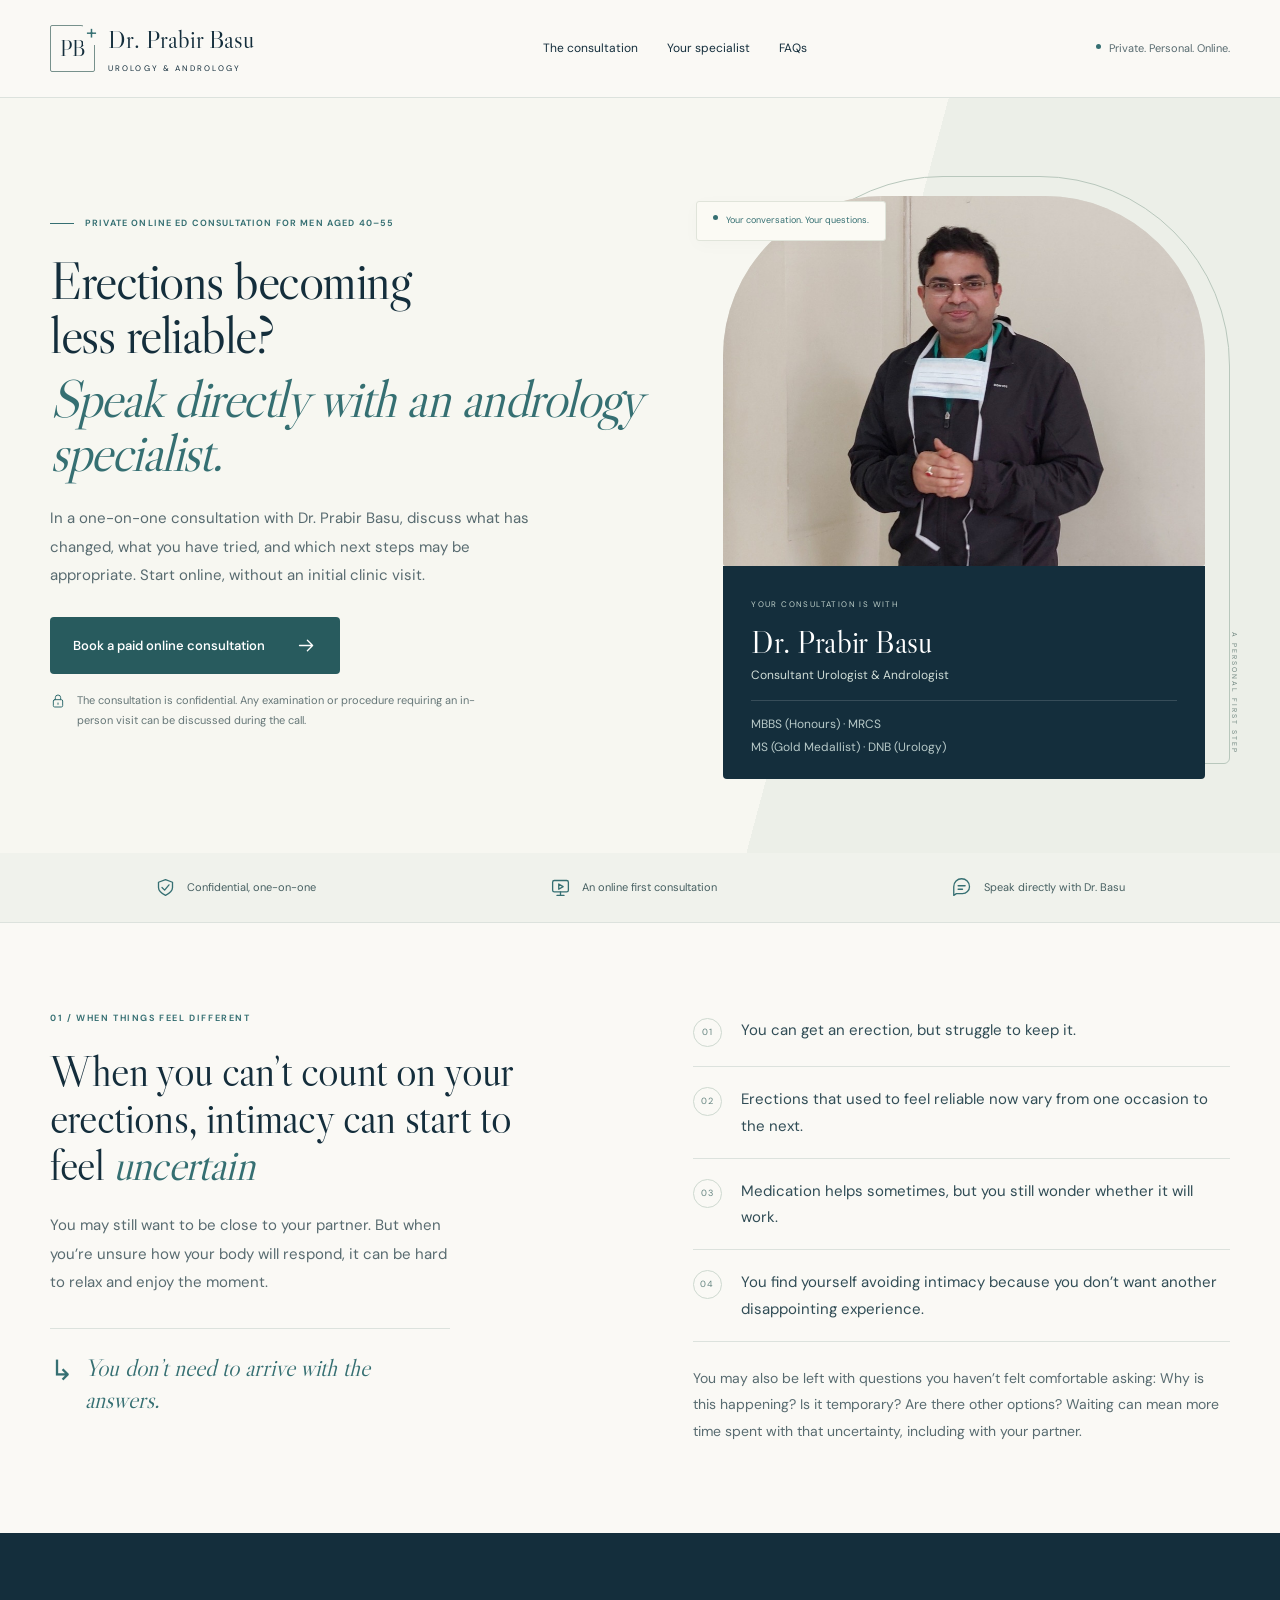
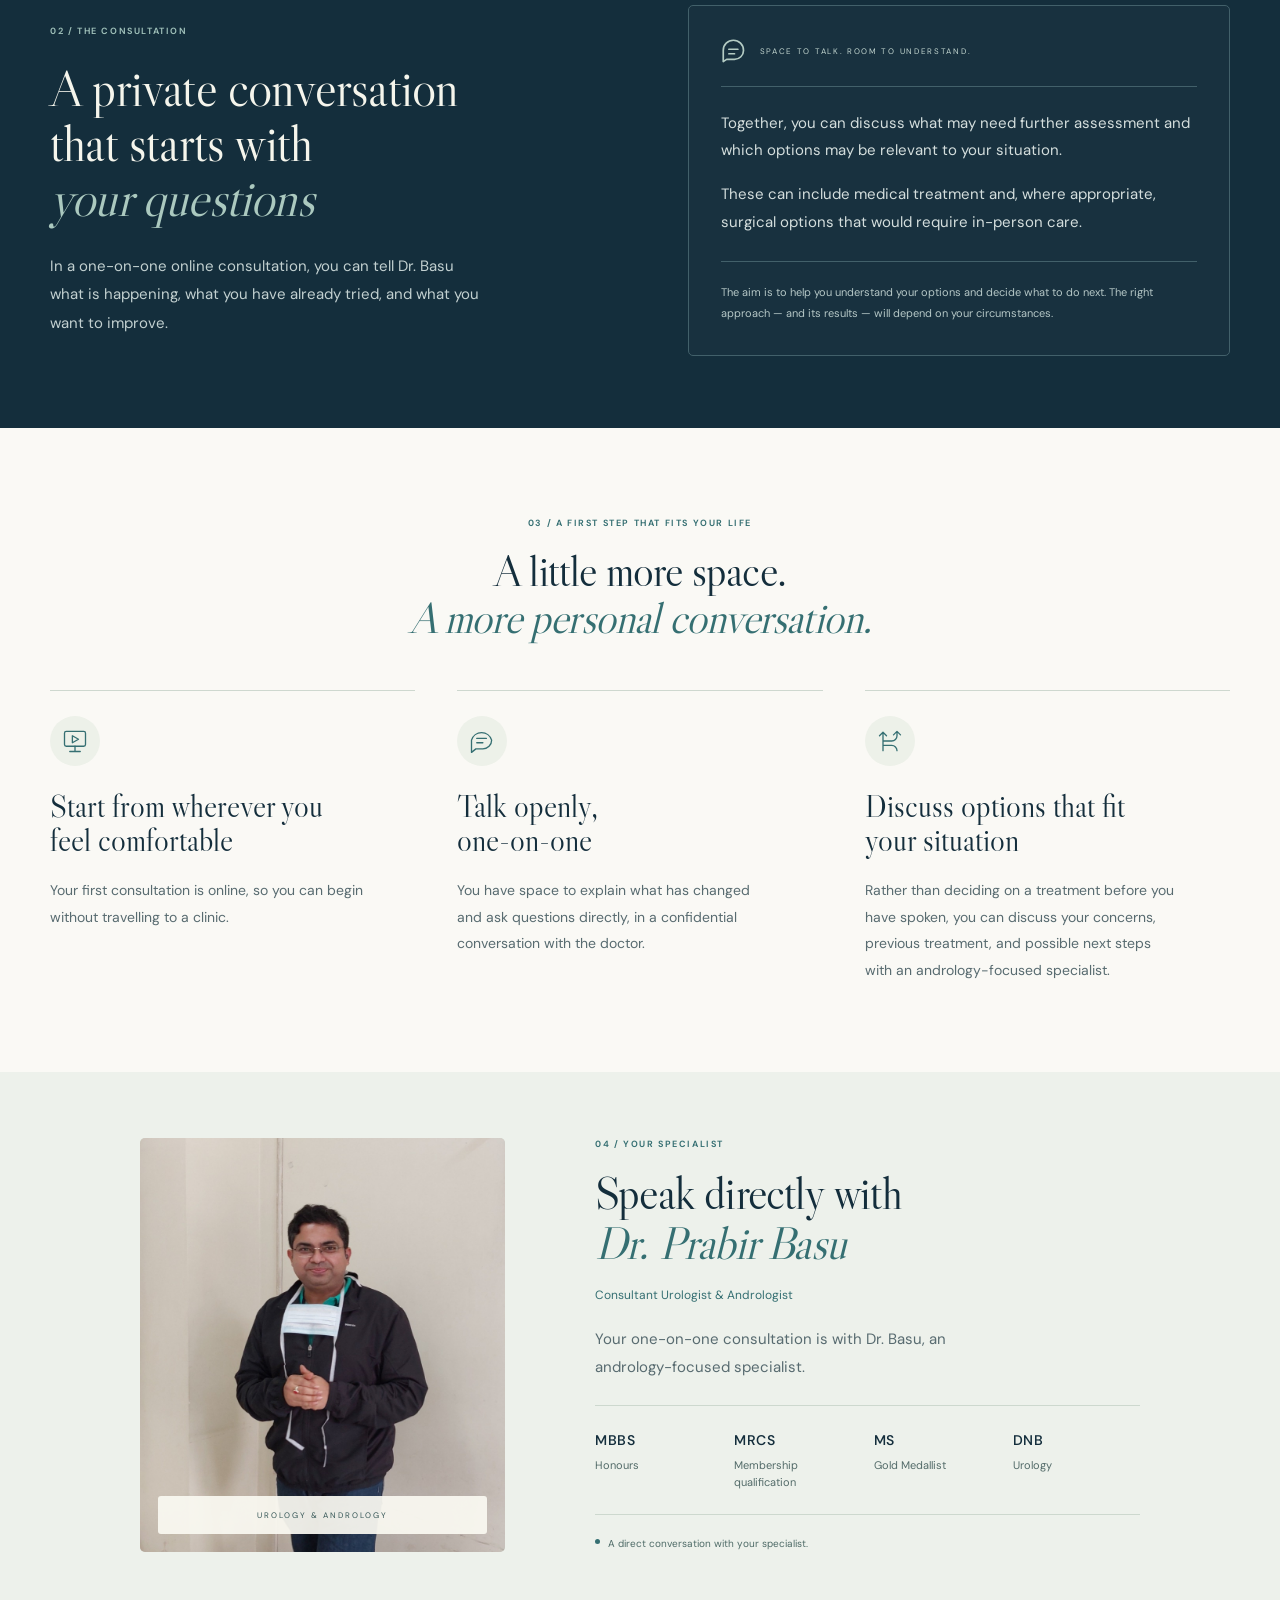
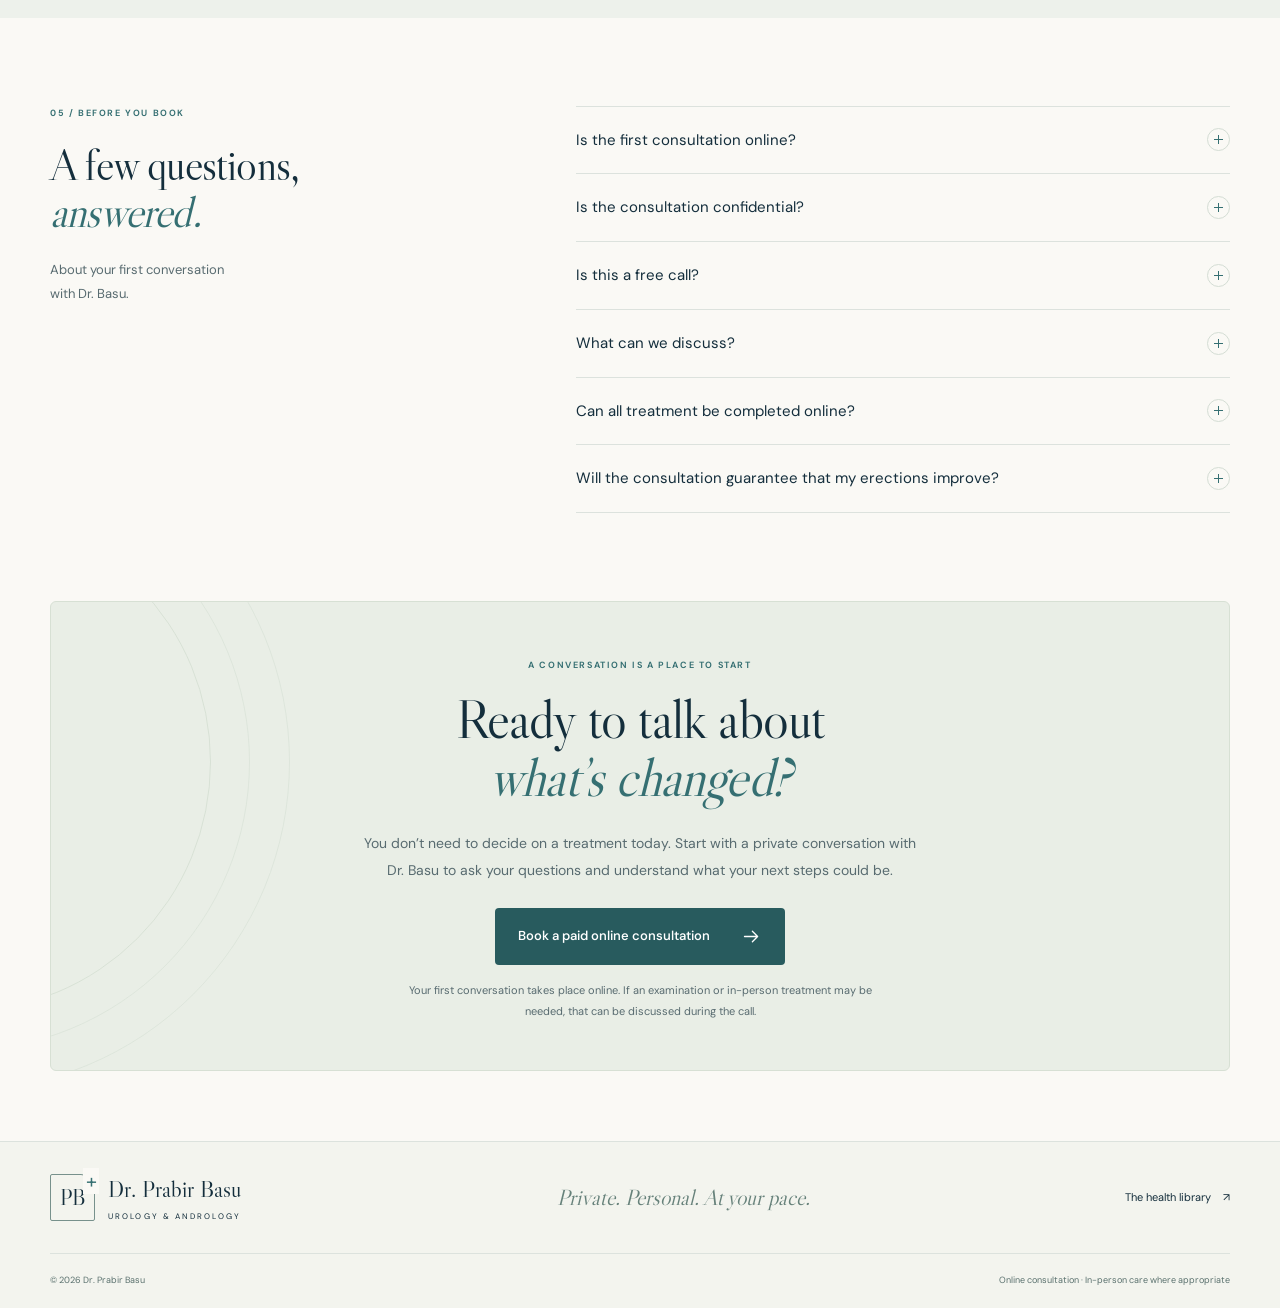
==== index.html @ 31c0d063 "Add files via upload" ====
<!doctype html>
<html lang="en"><head>
<meta charset="utf-8"><meta name="viewport" content="width=device-width, initial-scale=1"><meta name="theme-color" content="#142e3c"><meta name="referrer" content="no-referrer">
<meta name="description" content="A private, paid online ED consultation with Dr. Prabir Basu. Discuss your concerns, previous treatment and possible next steps in a one-on-one conversation.">
<title>Private Online ED Consultation | Dr. Prabir Basu</title><link rel="stylesheet" href="consultation.css"><script src="consultation.js" defer></script>
</head><body>
<a class="skip-link" href="#main">Skip to content</a>
<header class="site-header"><div class="container header-inner"><a class="brand" href="#main" aria-label="Dr. Prabir Basu — home"><span class="brand-mark" aria-hidden="true">PB<span>+</span></span><span class="brand-name">Dr. Prabir Basu<small>UROLOGY &amp; ANDROLOGY</small></span></a><nav aria-label="Page navigation"><a href="#consultation">The consultation</a><a href="#specialist">Your specialist</a><a href="#questions">FAQs</a></nav><span class="header-note"><span class="small-dot" aria-hidden="true"></span>Private. Personal. Online.</span></div></header>
<main id="main">
<section class="hero" id="hero" aria-labelledby="hero-heading"><div class="container hero-grid"><div class="hero-copy">
<p class="eyebrow"><span class="eyebrow-line" aria-hidden="true"></span>Private online ED consultation for men aged 40–55</p>
<h1 id="hero-heading">Erections becoming<br class="desktop-break"> less reliable?<br><em>Speak directly with an andrology specialist.</em></h1>
<p class="hero-description">In a one-on-one consultation with Dr. Prabir Basu, discuss what has changed, what you have tried, and which next steps may be appropriate. Start online, without an initial clinic visit.</p>
<a class="booking-button" data-booking="hero" href="https://drprabirbasu.zohobookings.in/drprabirbasu"><span>Book a paid online consultation</span><svg aria-hidden="true" viewBox="0 0 24 24"><path d="M4 12h15m-6-6 6 6-6 6"/></svg></a>
<p class="supporting-copy"><svg aria-hidden="true" viewBox="0 0 24 24"><rect x="5" y="10" width="14" height="11" rx="2"/><path d="M8 10V7a4 4 0 0 1 8 0v3m-4 5v2"/></svg><span>The consultation is confidential. Any examination or procedure requiring an in-person visit can be discussed during the call.</span></p>
</div><figure class="hero-portrait"><div class="portrait-arch" aria-hidden="true"></div><div class="portrait-photo"><img src="assets/dr-prabir-basu.jpg" alt="Dr. Prabir Basu, Consultant Urologist and Andrologist" width="932" height="1133" fetchpriority="high"></div><span class="portrait-caption"><span class="small-dot" aria-hidden="true"></span>Your conversation. Your questions.</span><figcaption class="doctor-card"><span class="doctor-card-label">YOUR CONSULTATION IS WITH</span><h2>Dr. Prabir Basu</h2><p>Consultant Urologist &amp; Andrologist</p><div class="qualifications">MBBS (Honours) · MRCS<br>MS (Gold Medallist) · DNB (Urology)</div></figcaption><span class="portrait-coordinate" aria-hidden="true">A PERSONAL FIRST STEP</span></figure></div></section>
<div class="care-strip"><div class="container care-strip-inner"><span><svg viewBox="0 0 24 24" aria-hidden="true"><path d="M12 3 4 6v6c0 4 4 7 8 9 4-2 8-5 8-9V6zM8 12l3 3 5-6"/></svg>Confidential, one-on-one</span><span><svg viewBox="0 0 24 24" aria-hidden="true"><rect x="3" y="4" width="18" height="13" rx="2"/><path d="M8 21h8m-4-4v4m-2-13 5 3-5 3z"/></svg>An online first consultation</span><span><svg viewBox="0 0 24 24" aria-hidden="true"><path d="M20 11a8 8 0 0 1-8 8H5l-3 2V11a9 9 0 0 1 18 0zM7 10h8m-8 4h5"/></svg>Speak directly with Dr. Basu</span></div></div>
<section class="section problem-section" id="understanding" aria-labelledby="problem-heading"><div class="container problem-grid"><div class="section-intro"><p class="eyebrow">01 / WHEN THINGS FEEL DIFFERENT</p><h2 id="problem-heading">When you can’t count on your erections, intimacy can start to feel <em>uncertain</em></h2><p>You may still want to be close to your partner. But when you’re unsure how your body will respond, it can be hard to relax and enjoy the moment.</p><div class="quiet-note"><span aria-hidden="true">↳</span>You don’t need to arrive with the answers.</div></div><div class="problem-content"><ul class="experience-list"><li><span aria-hidden="true">01</span><p>You can get an erection, but struggle to keep it.</p></li><li><span aria-hidden="true">02</span><p>Erections that used to feel reliable now vary from one occasion to the next.</p></li><li><span aria-hidden="true">03</span><p>Medication helps sometimes, but you still wonder whether it will work.</p></li><li><span aria-hidden="true">04</span><p>You find yourself avoiding intimacy because you don’t want another disappointing experience.</p></li></ul><p class="problem-reflection">You may also be left with questions you haven’t felt comfortable asking: Why is this happening? Is it temporary? Are there other options? Waiting can mean more time spent with that uncertainty, including with your partner.</p></div></div></section>
<section class="consultation-section" id="consultation" aria-labelledby="consultation-heading"><div class="container consultation-grid"><div><p class="eyebrow">02 / THE CONSULTATION</p><h2 id="consultation-heading">A private conversation<br>that starts with<br><em>your questions</em></h2><p class="consultation-lead">In a one-on-one online consultation, you can tell Dr. Basu what is happening, what you have already tried, and what you want to improve.</p></div><div class="conversation-card"><div class="conversation-heading"><svg viewBox="0 0 24 24" aria-hidden="true"><path d="M20 11a8 8 0 0 1-8 8H5l-3 2V11a9 9 0 0 1 18 0zM7 10h8m-8 4h5"/></svg><span>SPACE TO TALK. ROOM TO UNDERSTAND.</span></div><p>Together, you can discuss what may need further assessment and which options may be relevant to your situation.</p><p>These can include medical treatment and, where appropriate, surgical options that would require in-person care.</p><div class="conversation-footnote">The aim is to help you understand your options and decide what to do next. The right approach — and its results — will depend on your circumstances.</div></div></div></section>
<section class="section benefits-section" id="benefits" aria-labelledby="benefits-heading"><div class="container"><div class="centered-heading"><p class="eyebrow">03 / A FIRST STEP THAT FITS YOUR LIFE</p><h2 id="benefits-heading">A little more space.<br><em>A more personal conversation.</em></h2></div><div class="benefit-grid"><article class="benefit"><div class="benefit-icon"><svg viewBox="0 0 32 32" aria-hidden="true"><rect x="4" y="5" width="24" height="17" rx="2"/><path d="M10 28h12m-6-6v6M13 10l7 4-7 4z"/></svg></div><h3>Start from wherever you feel comfortable</h3><p>Your first consultation is online, so you can begin without travelling to a clinic.</p></article><article class="benefit"><div class="benefit-icon"><svg viewBox="0 0 32 32" aria-hidden="true"><path d="M27 15a10 10 0 0 1-10 10H9l-5 4V15a12 12 0 0 1 23 0zM10 13h11m-11 5h7"/></svg></div><h3>Talk openly,<br>one-on-one</h3><p>You have space to explain what has changed and ask questions directly, in a confidential conversation with the doctor.</p></article><article class="benefit"><div class="benefit-icon"><svg viewBox="0 0 32 32" aria-hidden="true"><path d="M8 27V7m0 9h10a6 6 0 0 0 6-6V6M8 21h10a6 6 0 0 1 6 6M4 10l4-4 4 4m8-1 4-4 4 4"/></svg></div><h3>Discuss options that fit your situation</h3><p>Rather than deciding on a treatment before you have spoken, you can discuss your concerns, previous treatment, and possible next steps with an andrology-focused specialist.</p></article></div></div></section>
<section class="specialist-section" id="specialist" aria-labelledby="specialist-heading"><div class="container specialist-grid"><div class="specialist-image"><img src="assets/dr-prabir-basu.jpg" alt="Dr. Prabir Basu" width="932" height="1133" loading="lazy"><span>UROLOGY &amp; ANDROLOGY</span></div><div class="specialist-copy"><p class="eyebrow">04 / YOUR SPECIALIST</p><h2 id="specialist-heading">Speak directly with<br><em>Dr. Prabir Basu</em></h2><p class="specialist-role">Consultant Urologist &amp; Andrologist</p><p>Your one-on-one consultation is with Dr. Basu, an andrology-focused specialist.</p><dl class="credential-grid"><div><dt>MBBS</dt><dd>Honours</dd></div><div><dt>MRCS</dt><dd>Membership qualification</dd></div><div><dt>MS</dt><dd>Gold Medallist</dd></div><div><dt>DNB</dt><dd>Urology</dd></div></dl><div class="specialist-signoff"><span class="small-dot" aria-hidden="true"></span>A direct conversation with your specialist.</div></div></div></section>
<section class="section faq-section" id="questions" aria-labelledby="faq-heading"><div class="container faq-grid"><div><p class="eyebrow">05 / BEFORE YOU BOOK</p><h2 id="faq-heading">A few questions,<br><em>answered.</em></h2><p class="faq-intro">About your first conversation<br>with Dr. Basu.</p></div><div class="faq-list"><details><summary>Is the first consultation online?<span class="faq-toggle" aria-hidden="true"></span></summary><p>Yes. The one-on-one consultation is delivered online, so you do not need to visit a clinic for the initial call.</p></details><details><summary>Is the consultation confidential?<span class="faq-toggle" aria-hidden="true"></span></summary><p>Yes. It is offered as a confidential, one-on-one conversation.</p></details><details><summary>Is this a free call?<span class="faq-toggle" aria-hidden="true"></span></summary><p>No. This is a paid consultation.</p></details><details><summary>What can we discuss?<span class="faq-toggle" aria-hidden="true"></span></summary><p>You can discuss your erectile difficulties and the medical, surgical, and coaching options that may be relevant to your situation.</p></details><details><summary>Can all treatment be completed online?<span class="faq-toggle" aria-hidden="true"></span></summary><p>No. The initial consultation is online. A procedure such as surgery would require in-person care.</p></details><details><summary>Will the consultation guarantee that my erections improve?<span class="faq-toggle" aria-hidden="true"></span></summary><p>No particular result can be guaranteed. The consultation gives you an opportunity to discuss your concerns and possible next steps with a specialist.</p></details></div></div></section>
<section class="final-section" id="book" aria-labelledby="final-heading"><div class="container"><div class="final-card"><div class="final-pattern" aria-hidden="true"></div><p class="eyebrow">A CONVERSATION IS A PLACE TO START</p><h2 id="final-heading">Ready to talk about<br><em>what’s changed?</em></h2><p class="final-description">You don’t need to decide on a treatment today. Start with a private conversation with Dr. Basu to ask your questions and understand what your next steps could be.</p><a class="booking-button" data-booking="final" href="https://drprabirbasu.zohobookings.in/drprabirbasu"><span>Book a paid online consultation</span><svg aria-hidden="true" viewBox="0 0 24 24"><path d="M4 12h15m-6-6 6 6-6 6"/></svg></a><p class="final-support">Your first conversation takes place online. If an examination or in-person treatment may be needed, that can be discussed during the call.</p></div></div></section>
</main>
<footer class="site-footer"><div class="container footer-top"><a class="brand" href="#main"><span class="brand-mark" aria-hidden="true">PB<span>+</span></span><span class="brand-name">Dr. Prabir Basu<small>UROLOGY &amp; ANDROLOGY</small></span></a><p>Private. Personal. At your pace.</p><a href="library.html">The health library <span aria-hidden="true">↗</span></a></div><div class="container footer-bottom"><span>© <span id="year">2026</span> Dr. Prabir Basu</span><span>Online consultation · In-person care where appropriate</span></div></footer>
<div class="mobile-booking" id="mobile-booking" hidden><a class="booking-button" data-booking="mobile" href="https://drprabirbasu.zohobookings.in/drprabirbasu"><span>Book a paid online consultation</span><svg aria-hidden="true" viewBox="0 0 24 24"><path d="M4 12h15m-6-6 6 6-6 6"/></svg></a></div>
</body></html>
---- consultation.css ----
@import url('https://fonts.googleapis.com/css2?family=DM+Sans:wght@400;450;500;550;600;650;700&family=Libre+Caslon+Display&display=swap');
:root{--navy:#142e3c;--teal:#356f72;--teal-dark:#285b5e;--paper:#faf9f5;--muted:#586b70;--line:#dce2dd;--serif:'Libre Caslon Display',Georgia,serif;--sans:'DM Sans',Arial,sans-serif}*{box-sizing:border-box}html{scroll-behavior:smooth;scroll-padding-top:28px}body{margin:0;background:var(--paper);color:var(--navy);font:15px/1.75 var(--sans);-webkit-font-smoothing:antialiased}a{color:inherit;text-decoration:none}a,summary{touch-action:manipulation}a:focus-visible,summary:focus-visible{outline:3px solid #b38142;outline-offset:6px}svg{fill:none;stroke:currentColor;stroke-width:1.5;stroke-linecap:round;stroke-linejoin:round}h1,h2,h3,p,figure{margin:0}h1,h2,h3{font-family:var(--serif);font-weight:400;line-height:1.08}h1 em,h2 em{color:var(--teal);font-weight:400}h2{font-size:clamp(38px,3.4vw,50px);letter-spacing:-.8px}p{color:var(--muted)}.container{width:min(1180px,calc(100% - 96px));margin-inline:auto}.site-header{border-bottom:1px solid var(--line);background:var(--paper)}.header-inner{min-height:97px;display:flex;align-items:center;justify-content:space-between;gap:24px}.brand{display:flex;align-items:center;gap:13px}.brand-mark{width:45px;height:47px;border:1px solid #77918c;border-radius:2px 14px 2px 2px;font:22px var(--serif);display:grid;place-content:center;position:relative;letter-spacing:-1px}.brand-mark>span{position:absolute;top:-7px;right:-5px;background:var(--paper);padding:0 3px;color:var(--teal);font:20px var(--sans)}.brand-name{font:25px var(--serif);white-space:nowrap}.brand-name small{font:8px var(--sans);letter-spacing:2.1px;display:block;margin-top:8px}.header-inner nav{display:flex;gap:29px;font-size:12px}.header-inner nav a{padding:15px 0}.header-inner nav a:hover{color:var(--teal);text-decoration:underline;text-underline-offset:5px}.header-note{font-size:11px;color:var(--muted);white-space:nowrap}.small-dot{width:5px;height:5px;border-radius:50%;background:var(--teal);display:inline-block;vertical-align:3px;margin-right:8px}.hero{background:linear-gradient(105deg,#f7f7f1 0%,#f7f7f1 64%,#ecefe8 64%);padding:69px 0 74px;overflow:hidden}.hero-grid{display:grid;grid-template-columns:1.18fr 1fr;align-items:center;gap:75px}.eyebrow{font-size:9px;line-height:1.65;letter-spacing:1.6px;font-weight:650;text-transform:uppercase;color:var(--teal);margin-bottom:22px}.hero .eyebrow{font-size:9px;letter-spacing:1.15px;display:flex;align-items:center;gap:11px}.eyebrow-line{width:24px;height:1px;background:var(--teal);flex-shrink:0}h1{font-size:clamp(47px,4.15vw,60px);letter-spacing:-1.5px;line-height:1.025}h1 em{display:inline-block;margin-top:9px}.hero-description{font-size:14px;line-height:1.9;margin-top:25px;max-width:505px}.booking-button{min-height:57px;display:inline-flex;align-items:center;justify-content:center;gap:31px;background:var(--teal-dark);color:white;border-radius:4px;padding:15px 23px;font-size:12px;font-weight:550;line-height:1.5;transition:background .18s,transform .18s}.booking-button:hover{background:#1c4d50;transform:translateY(-2px)}.booking-button svg{width:21px;height:21px;flex-shrink:0}.hero .booking-button{margin-top:27px}.supporting-copy{display:flex;gap:11px;max-width:430px;font-size:10px;line-height:1.85;margin-top:16px;color:#657677}.supporting-copy svg{width:16px;height:18px;flex-shrink:0;margin-top:2px;color:var(--teal)}.hero-portrait{position:relative;padding:20px 25px 0 0;margin-top:9px;align-self:stretch;display:flex;flex-direction:column;justify-content:center;min-width:0}.portrait-arch{position:absolute;inset:0 0 15px 30px;border:1px solid #b8c7bc;border-radius:190px 190px 6px 6px;pointer-events:none}.portrait-photo{height:370px;overflow:hidden;border-radius:160px 160px 3px 3px;position:relative;background:#deded5}.portrait-photo img{width:100%;height:100%;object-fit:cover;object-position:center 32%;display:block}.portrait-caption{position:absolute;top:25px;left:-27px;background:#fbfaf4;padding:11px 16px;font-size:9px;color:var(--teal);box-shadow:0 4px 18px #142e3c06;border:1px solid #e0e4da;border-radius:3px}.doctor-card{position:relative;background:var(--navy);color:#fff;padding:23px 28px 21px;border-radius:0 0 4px 4px}.doctor-card-label{font-size:8px;letter-spacing:1.4px;color:#becfc9}.doctor-card h2{font-size:32px;letter-spacing:-.3px;margin-top:10px}.doctor-card p{font-size:11px;color:#d0ddd7;margin-top:5px}.qualifications{font-size:10px;line-height:1.9;border-top:1px solid #ffffff26;margin-top:14px;padding-top:12px;color:#b7c9c8}.portrait-coordinate{position:absolute;right:-10px;bottom:25px;writing-mode:vertical-rl;font-size:7px;letter-spacing:2px;color:#718780}.care-strip{border-bottom:1px solid var(--line);background:#f0f2ec}.care-strip-inner{display:flex;justify-content:space-around;gap:24px;padding-block:24px}.care-strip-inner>span{display:flex;align-items:center;gap:11px;font-size:11px;color:#465f61}.care-strip svg{width:21px;height:21px;color:var(--teal)}.section{padding-block:88px}.problem-grid{display:grid;grid-template-columns:1fr 1fr;gap:105px}.section-intro h2{max-width:480px}.section-intro>p:not(.eyebrow){font-size:13px;line-height:1.9;margin-top:22px;max-width:410px}.quiet-note{display:flex;gap:12px;font:italic 24px/1.35 var(--serif);color:var(--teal);border-top:1px solid var(--line);padding-top:23px;margin-top:31px;max-width:400px}.quiet-note span{font-style:normal;font-size:28px}.experience-list{list-style:none;margin:0;padding:0}.experience-list li{display:flex;gap:19px;align-items:flex-start;border-bottom:1px solid var(--line);padding:19px 0}.experience-list li:first-child{padding-top:6px}.experience-list li>span{font-size:9px;color:#668581;letter-spacing:1px;border:1px solid #ced9d0;border-radius:50%;width:29px;height:29px;display:grid;place-items:center;flex-shrink:0;margin-top:1px}.experience-list p{font-size:14px;line-height:1.75;color:#314d56}.problem-reflection{font-size:12px;line-height:1.9;margin-top:23px}.consultation-section{background:var(--navy);color:#f5f5ec;padding-block:72px;position:relative;overflow:hidden}.consultation-grid{display:grid;grid-template-columns:1fr 1fr;gap:95px;align-items:center}.consultation-section .eyebrow{color:#9fc0b9}.consultation-section h2{font-size:51px}.consultation-section h2 em{color:#abc9bf}.consultation-lead{color:#c2d0d0;font-size:13px;line-height:1.9;margin-top:26px;max-width:440px}.conversation-card{border:1px solid #42606a;background:#ffffff04;padding:32px;border-radius:5px}.conversation-heading{display:flex;align-items:center;gap:12px;border-bottom:1px solid #42606a;padding-bottom:21px;margin-bottom:23px}.conversation-heading svg{width:27px;height:27px;color:#b4ccc4;flex-shrink:0}.conversation-heading span{font-size:8px;letter-spacing:1.7px;color:#c2d5cf}.conversation-card>p{font-size:13px;color:#d4dedd;line-height:1.85}.conversation-card>p+p{margin-top:16px}.conversation-footnote{font-size:11px;line-height:1.9;color:#b5c7c6;margin-top:24px;padding-top:20px;border-top:1px solid #42606a}.centered-heading{text-align:center;margin-bottom:48px}.centered-heading .eyebrow{margin-bottom:17px}.benefit-grid{display:grid;grid-template-columns:repeat(3,1fr);gap:42px}.benefit{border-top:1px solid #ced8cf;padding-top:25px}.benefit-icon{background:#edf1e9;width:50px;height:50px;display:grid;place-items:center;border-radius:50%;margin-bottom:24px}.benefit-icon svg{width:28px;height:28px;color:var(--teal)}.benefit h3{font-size:31px;max-width:290px;min-height:70px}.benefit p{font-size:12px;line-height:1.9;margin-top:17px;max-width:315px}.specialist-section{padding:65px 0;background:#edf1eb}.specialist-grid{display:grid;grid-template-columns:365px 1fr;gap:90px;max-width:1000px;align-items:center}.specialist-image{height:414px;overflow:hidden;border-radius:5px;position:relative;background:#d6ded4}.specialist-image img{width:100%;height:100%;object-fit:cover;object-position:center 28%;display:block}.specialist-image>span{position:absolute;bottom:18px;left:18px;right:18px;padding:12px;background:#faf9f1ed;text-align:center;font-size:8px;letter-spacing:2px;color:#365757;border-radius:3px}.specialist-copy .eyebrow{margin-bottom:17px}.specialist-copy h2{font-size:46px}.specialist-role{font-size:12px;color:var(--teal);margin:17px 0 20px}.specialist-copy>p:not(.eyebrow):not(.specialist-role){font-size:13px;line-height:1.85;max-width:430px}.credential-grid{display:grid;grid-template-columns:repeat(4,1fr);gap:12px;padding:22px 0;margin:24px 0 20px;border-top:1px solid #cdd8ce;border-bottom:1px solid #cdd8ce}.credential-grid dt{font-size:14px;font-weight:550;letter-spacing:.5px}.credential-grid dd{font-size:9px;line-height:1.6;margin:4px 0 0;color:#536b69}.specialist-signoff{font-size:10px;color:#4d6a66}.faq-grid{display:grid;grid-template-columns:.8fr 1.2fr;gap:90px}.faq-intro{font-size:13px;line-height:1.8;margin-top:22px}.faq-list details{border-bottom:1px solid var(--line)}.faq-list details:first-child{border-top:1px solid var(--line)}.faq-list summary{list-style:none;display:flex;justify-content:space-between;gap:22px;align-items:center;cursor:pointer;font-size:13px;line-height:1.65;padding:21px 0;min-height:65px}.faq-list summary::-webkit-details-marker{display:none}.faq-toggle{width:23px;height:23px;position:relative;flex-shrink:0;border:1px solid #d4ddd4;border-radius:50%;color:var(--teal)}.faq-toggle:before,.faq-toggle:after{content:'';position:absolute;top:10px;left:6px;width:9px;height:1px;background:currentColor}.faq-toggle:after{transform:rotate(90deg)}details[open] .faq-toggle:after{transform:rotate(0)}.faq-list details>p{font-size:12px;line-height:1.9;padding:0 40px 23px 0}.final-section{padding-bottom:70px}.final-card{padding:56px 30px 49px;text-align:center;background:#e9eee6;border:1px solid #d7e0d4;border-radius:6px;position:relative;overflow:hidden;isolation:isolate}.final-card .eyebrow{font-size:9px;margin-bottom:17px}.final-card h2{font-size:54px}.final-description{font-size:13px;line-height:1.9;max-width:560px;margin:24px auto}.final-card .booking-button{margin-bottom:15px}.final-support{font-size:10px;line-height:1.9;max-width:470px;margin:auto}.final-pattern{position:absolute;width:500px;height:500px;border:1px solid #c8d6c787;border-radius:50%;left:-340px;top:-90px;z-index:-1}.final-pattern:before,.final-pattern:after{content:'';position:absolute;inset:-40px;border:1px solid #c8d6c75c;border-radius:50%}.final-pattern:after{inset:-80px}.site-footer{background:#f3f4ee;border-top:1px solid var(--line)}.footer-top{display:flex;justify-content:space-between;align-items:center;gap:24px;padding-block:32px}.footer-top .brand-name{font-size:23px}.footer-top>p{font:italic 22px var(--serif);color:#66817a}.footer-top>a:last-child{font-size:11px;min-height:44px;display:flex;align-items:center;gap:12px}.footer-top>a:last-child:hover{text-decoration:underline}.footer-bottom{display:flex;justify-content:space-between;gap:20px;border-top:1px solid var(--line);padding-block:19px;font-size:9px;color:#59706d}.skip-link{position:fixed;top:-100px;left:20px;z-index:20;background:white;padding:10px 15px}.skip-link:focus{top:10px}.mobile-booking{display:none}[hidden]{display:none!important}
@media(min-width:1500px){.hero{padding-block:80px}.hero-grid{gap:90px}}@media(max-width:1100px){.container{width:calc(100% - 64px)}.hero-grid{gap:45px}.header-note{display:none}.hero-portrait{padding-right:18px}.portrait-caption{left:-12px;font-size:8px}.portrait-photo{height:330px}.problem-grid{gap:55px}.consultation-grid{gap:50px}.specialist-grid{grid-template-columns:310px 1fr;gap:50px}.credential-grid{gap:8px}.faq-grid{gap:55px}.consultation-section h2{font-size:46px}.hero .eyebrow{font-size:8px}.hero-description{font-size:13px}}
@media(max-width:760px){.container{width:calc(100% - 40px)}.header-inner{min-height:79px}.brand-mark{width:36px;height:39px;font-size:19px}.brand-name{font-size:22px}.brand-name small{font-size:7px;letter-spacing:1.6px;margin-top:6px}.header-inner nav{gap:0}.header-inner nav a{display:none}.header-inner nav a:last-child{display:block;font-size:11px;min-height:44px;padding:12px 0}.hero{padding:35px 0 40px;background:#f5f6ef}.hero-grid{grid-template-columns:1fr;gap:35px}.hero-copy{min-width:0}.hero .eyebrow{font-size:8px;letter-spacing:.9px;margin-bottom:19px;gap:8px;max-width:360px}.eyebrow-line{width:16px}h1{font-size:clamp(39px,9.6vw,57px);letter-spacing:-1px;line-height:1.06;max-width:600px}h1 em{margin-top:7px}.desktop-break{display:none}.hero-description{font-size:13px;line-height:1.8;margin-top:20px;max-width:560px}.booking-button{min-height:55px;font-size:12px;padding:15px 18px;gap:18px}.hero .booking-button{margin-top:22px;width:100%;max-width:390px}.supporting-copy{font-size:10px;margin-top:14px;line-height:1.8;max-width:390px}.hero-portrait{width:100%;max-width:430px;margin:0 auto;padding:20px 16px 0 0}.portrait-photo{height:340px;border-radius:150px 150px 0 0}.portrait-caption{left:0;top:15px;padding:9px 12px}.portrait-coordinate{right:-5px;font-size:7px}.doctor-card{padding:21px 24px}.doctor-card h2{font-size:32px}.qualifications{font-size:11px}.care-strip-inner{display:grid;grid-template-columns:1fr;gap:15px;justify-content:center;width:fit-content;padding-block:23px}.care-strip-inner>span{font-size:12px}.section{padding-block:54px}.problem-grid,.consultation-grid,.specialist-grid,.faq-grid{grid-template-columns:1fr;gap:33px}.eyebrow{font-size:8px;letter-spacing:1.45px;margin-bottom:16px}h2{font-size:40px}.section-intro h2{max-width:540px}.section-intro>p:not(.eyebrow){font-size:13px;margin-top:20px;max-width:none}.quiet-note{font-size:24px;max-width:none;margin-top:23px;padding-top:20px}.experience-list li{padding:17px 0;gap:15px}.experience-list p{font-size:13px}.problem-reflection{font-size:12px}.consultation-section{padding-block:48px}.consultation-section h2{font-size:42px}.consultation-lead{margin-top:22px;font-size:13px;max-width:none}.conversation-card{padding:23px}.conversation-heading{gap:10px;padding-bottom:17px;margin-bottom:18px}.conversation-heading span{font-size:7px;letter-spacing:1.1px}.conversation-card>p{font-size:13px}.conversation-footnote{font-size:11px}.centered-heading{text-align:left;margin-bottom:30px}.centered-heading h2{font-size:39px}.benefit-grid{grid-template-columns:1fr;gap:25px}.benefit{display:grid;grid-template-columns:48px 1fr;column-gap:20px;padding-top:24px}.benefit-icon{width:44px;height:44px;grid-row:1 / 3;margin:0}.benefit-icon svg{width:25px;height:25px}.benefit h3{font-size:29px;min-height:0;max-width:340px}.benefit h3 br{display:none}.benefit p{margin-top:12px;font-size:12px;max-width:none}.specialist-section{padding-block:45px}.specialist-grid{gap:30px}.specialist-image{height:345px;max-width:410px;width:100%;margin:auto}.specialist-copy h2{font-size:42px}.credential-grid{grid-template-columns:repeat(2,1fr);gap:19px;padding-block:20px}.credential-grid dd{font-size:11px}.specialist-copy>p:not(.eyebrow):not(.specialist-role){max-width:none}.faq-grid{gap:25px}.faq-intro{font-size:12px;margin-top:17px}.faq-intro br{display:none}.faq-list summary{font-size:13px;padding-block:18px}.faq-list details>p{font-size:12px;padding-right:15px}.final-section{padding-bottom:40px}.final-card{padding:38px 22px 33px}.final-card h2{font-size:42px}.final-description{font-size:13px;margin:21px auto}.final-card .booking-button{width:100%;gap:12px;padding-inline:14px;font-size:11px}.final-support{font-size:10px}.footer-top{flex-wrap:wrap;gap:20px;padding-block:27px}.footer-top .brand-name{font-size:22px}.footer-top>p{font-size:20px;width:100%;order:3}.footer-top>a:last-child{font-size:10px}.footer-bottom{font-size:9px;flex-direction:column;gap:5px;padding-bottom:105px}.mobile-booking{position:fixed;bottom:0;left:0;right:0;z-index:10;display:block;background:#faf9f5f5;border-top:1px solid #d4ded6;padding:10px 20px calc(10px + env(safe-area-inset-bottom));box-shadow:0 -3px 20px #142e3c08;backdrop-filter:blur(10px)}.mobile-booking .booking-button{width:100%;max-width:500px;margin:auto;display:flex;min-height:50px}.faq-list details{scroll-margin-bottom:110px}}
@media(max-width:360px){.container{width:calc(100% - 32px)}h1{font-size:37px}.hero .eyebrow{font-size:7px;letter-spacing:.5px}.booking-button{font-size:11px;gap:12px;padding-inline:13px}.hero-description{font-size:12px}.hero-portrait{max-width:320px}.portrait-photo{height:290px}.brand-name{font-size:20px}.final-card{padding-inline:16px}.final-card .booking-button{font-size:10px;gap:7px}.footer-top>a:last-child{width:100%;order:4}.benefit{column-gap:15px}.benefit h3{font-size:27px}}
@media(prefers-reduced-motion:reduce){html{scroll-behavior:auto}*,*:before,*:after{transition:none!important}}@media print{.mobile-booking,.site-header nav{display:none!important}details>p{display:block!important}.section{padding-block:30px}}
/* Comfortable reading sizes for the consultation audience. */
.hero-description,.section-intro>p:not(.eyebrow),.experience-list p,.consultation-lead,.conversation-card>p,.specialist-copy>p:not(.eyebrow):not(.specialist-role){font-size:15px}
.problem-reflection,.benefit p,.faq-list details>p,.final-description{font-size:14px}
.faq-list summary{font-size:15px}.booking-button{font-size:13px}.supporting-copy,.final-support{font-size:11px}.qualifications{font-size:12px}.doctor-card p{font-size:12px}.credential-grid dd{font-size:11px}
@media(max-width:760px){.hero-description,.section-intro>p:not(.eyebrow),.experience-list p,.consultation-lead,.conversation-card>p,.specialist-copy>p:not(.eyebrow):not(.specialist-role),.problem-reflection,.benefit p,.faq-list details>p,.final-description{font-size:14px}.faq-list summary{font-size:14px}.booking-button{font-size:12px}.supporting-copy,.final-support{font-size:11px}.final-card .booking-button{font-size:11px}}
@media(max-width:360px){.booking-button{font-size:11px}.final-card .booking-button{font-size:10px}}
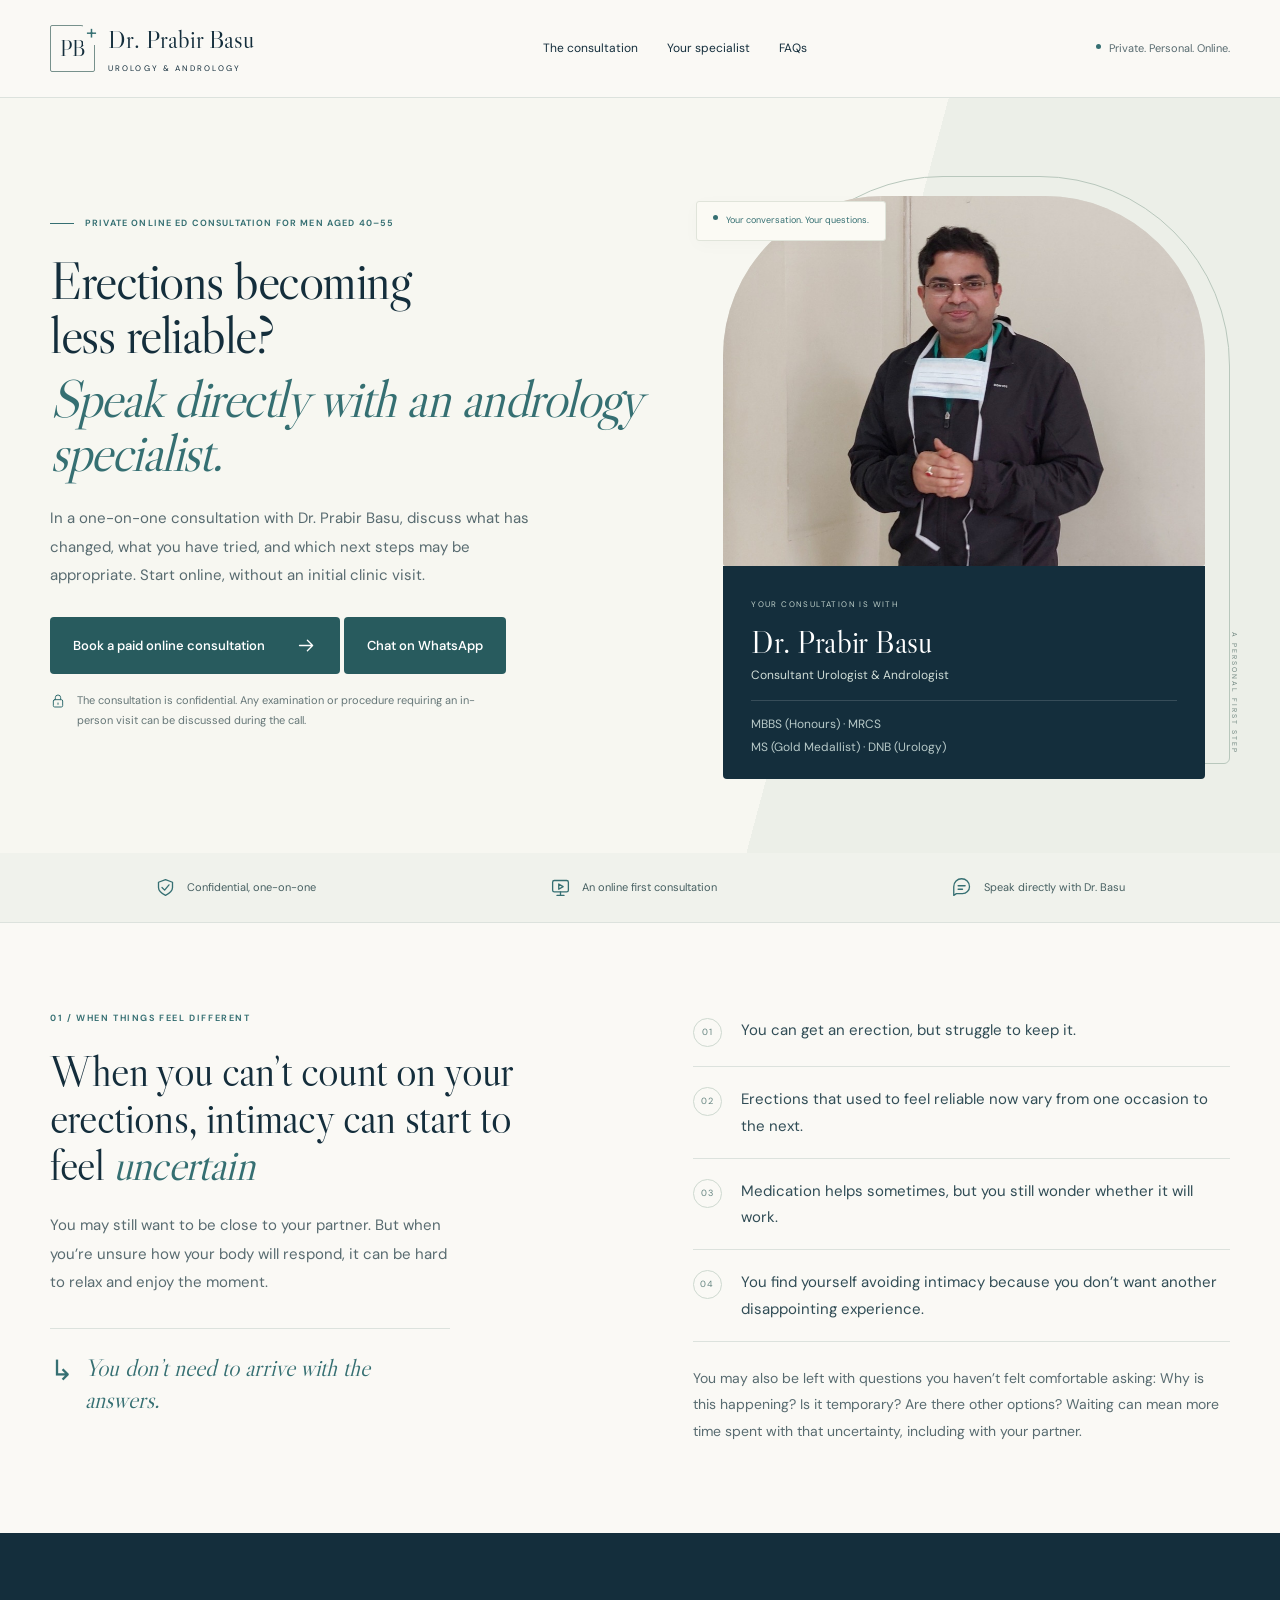
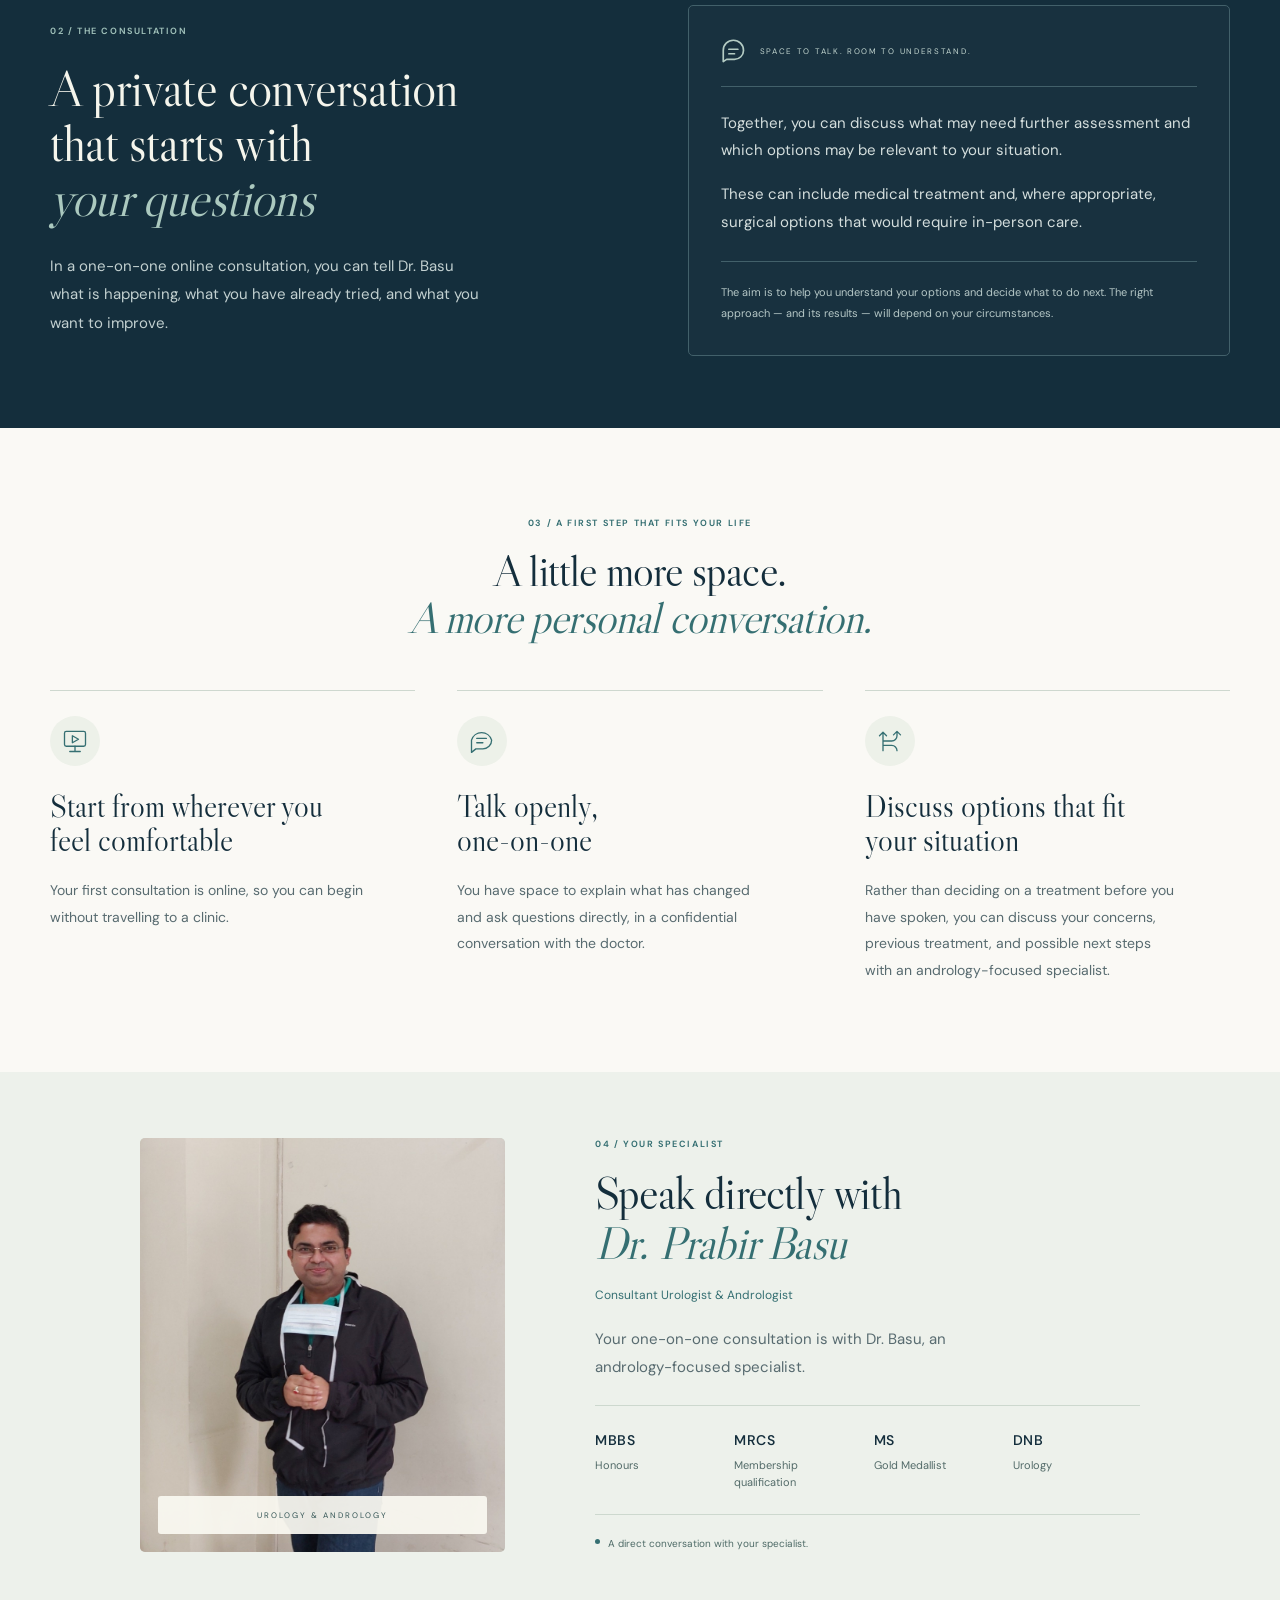
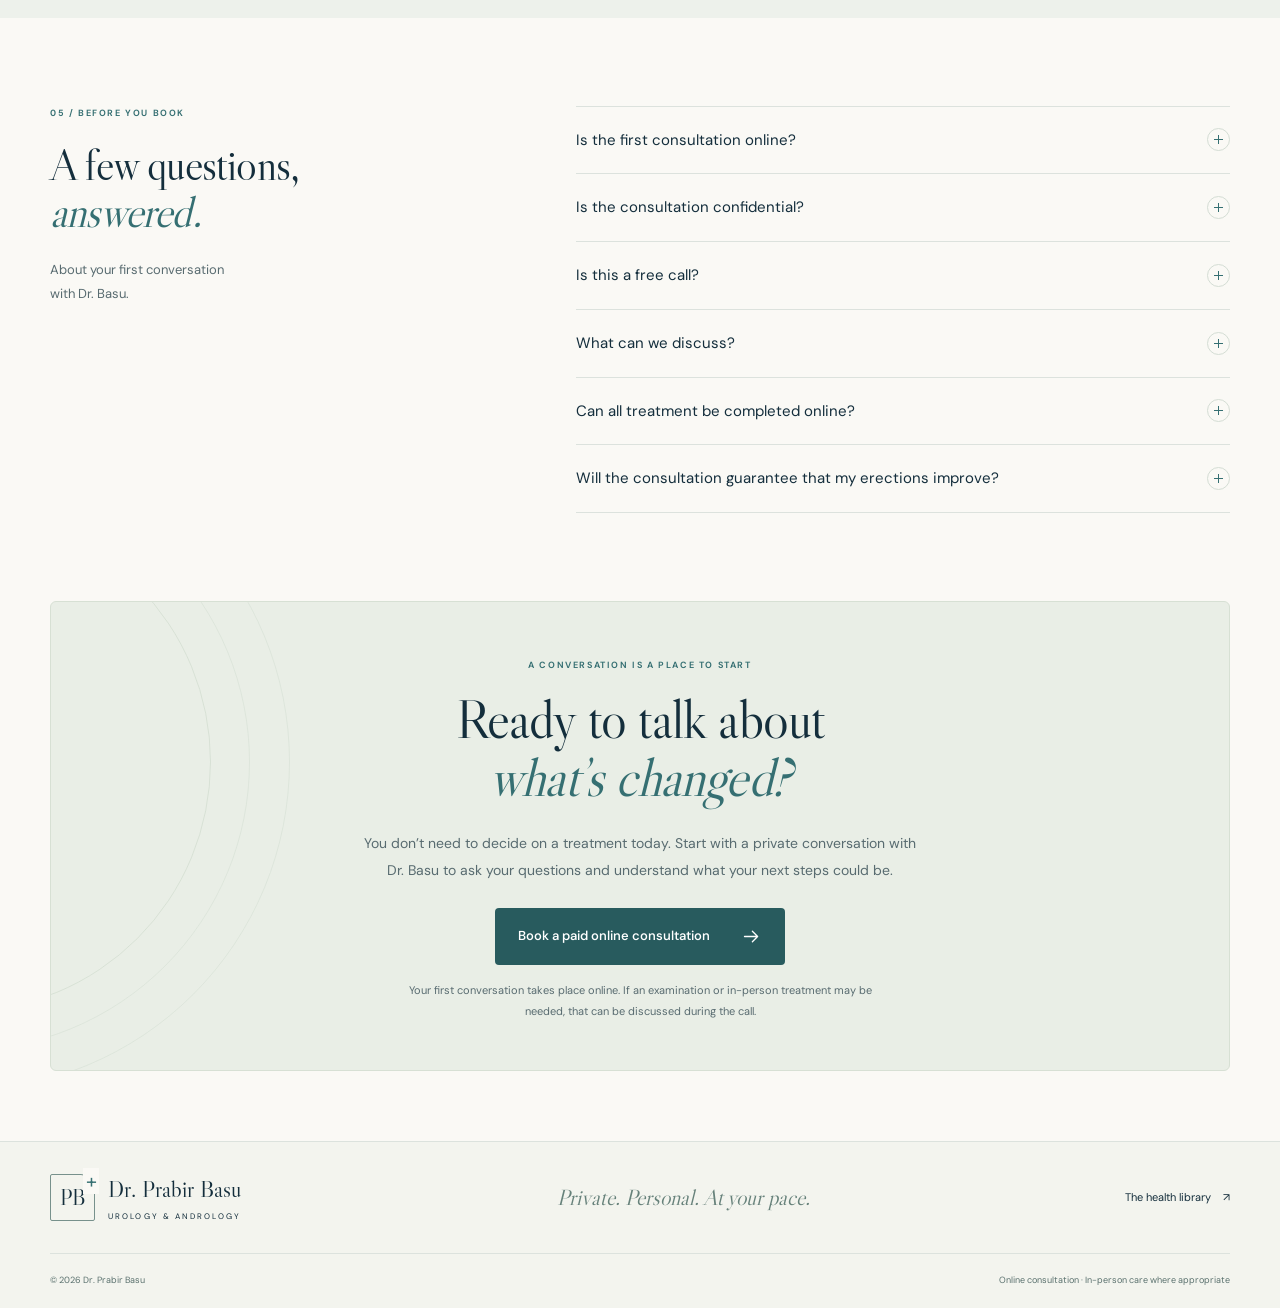
==== commit 5114140d: "Add WhatsApp chat button" ====
--- a/index.html
+++ b/index.html
@@ -12,6 +12,12 @@
 <h1 id="hero-heading">Erections becoming<br class="desktop-break"> less reliable?<br><em>Speak directly with an andrology specialist.</em></h1>
 <p class="hero-description">In a one-on-one consultation with Dr. Prabir Basu, discuss what has changed, what you have tried, and which next steps may be appropriate. Start online, without an initial clinic visit.</p>
 <a class="booking-button" data-booking="hero" href="https://drprabirbasu.zohobookings.in/drprabirbasu"><span>Book a paid online consultation</span><svg aria-hidden="true" viewBox="0 0 24 24"><path d="M4 12h15m-6-6 6 6-6 6"/></svg></a>
+<a class="booking-button"
+   href="https://wa.me/918697793166?text=Hello%20Dr.%20Prabir%20Basu%27s%20team%2C%20I%20found%20you%20through%20the%20website%20and%20would%20like%20to%20know%20about%20consultation."
+   target="_blank"
+   rel="noopener">
+   Chat on WhatsApp
+</a>
 <p class="supporting-copy"><svg aria-hidden="true" viewBox="0 0 24 24"><rect x="5" y="10" width="14" height="11" rx="2"/><path d="M8 10V7a4 4 0 0 1 8 0v3m-4 5v2"/></svg><span>The consultation is confidential. Any examination or procedure requiring an in-person visit can be discussed during the call.</span></p>
 </div><figure class="hero-portrait"><div class="portrait-arch" aria-hidden="true"></div><div class="portrait-photo"><img src="assets/dr-prabir-basu.jpg" alt="Dr. Prabir Basu, Consultant Urologist and Andrologist" width="932" height="1133" fetchpriority="high"></div><span class="portrait-caption"><span class="small-dot" aria-hidden="true"></span>Your conversation. Your questions.</span><figcaption class="doctor-card"><span class="doctor-card-label">YOUR CONSULTATION IS WITH</span><h2>Dr. Prabir Basu</h2><p>Consultant Urologist &amp; Andrologist</p><div class="qualifications">MBBS (Honours) · MRCS<br>MS (Gold Medallist) · DNB (Urology)</div></figcaption><span class="portrait-coordinate" aria-hidden="true">A PERSONAL FIRST STEP</span></figure></div></section>
 <div class="care-strip"><div class="container care-strip-inner"><span><svg viewBox="0 0 24 24" aria-hidden="true"><path d="M12 3 4 6v6c0 4 4 7 8 9 4-2 8-5 8-9V6zM8 12l3 3 5-6"/></svg>Confidential, one-on-one</span><span><svg viewBox="0 0 24 24" aria-hidden="true"><rect x="3" y="4" width="18" height="13" rx="2"/><path d="M8 21h8m-4-4v4m-2-13 5 3-5 3z"/></svg>An online first consultation</span><span><svg viewBox="0 0 24 24" aria-hidden="true"><path d="M20 11a8 8 0 0 1-8 8H5l-3 2V11a9 9 0 0 1 18 0zM7 10h8m-8 4h5"/></svg>Speak directly with Dr. Basu</span></div></div>
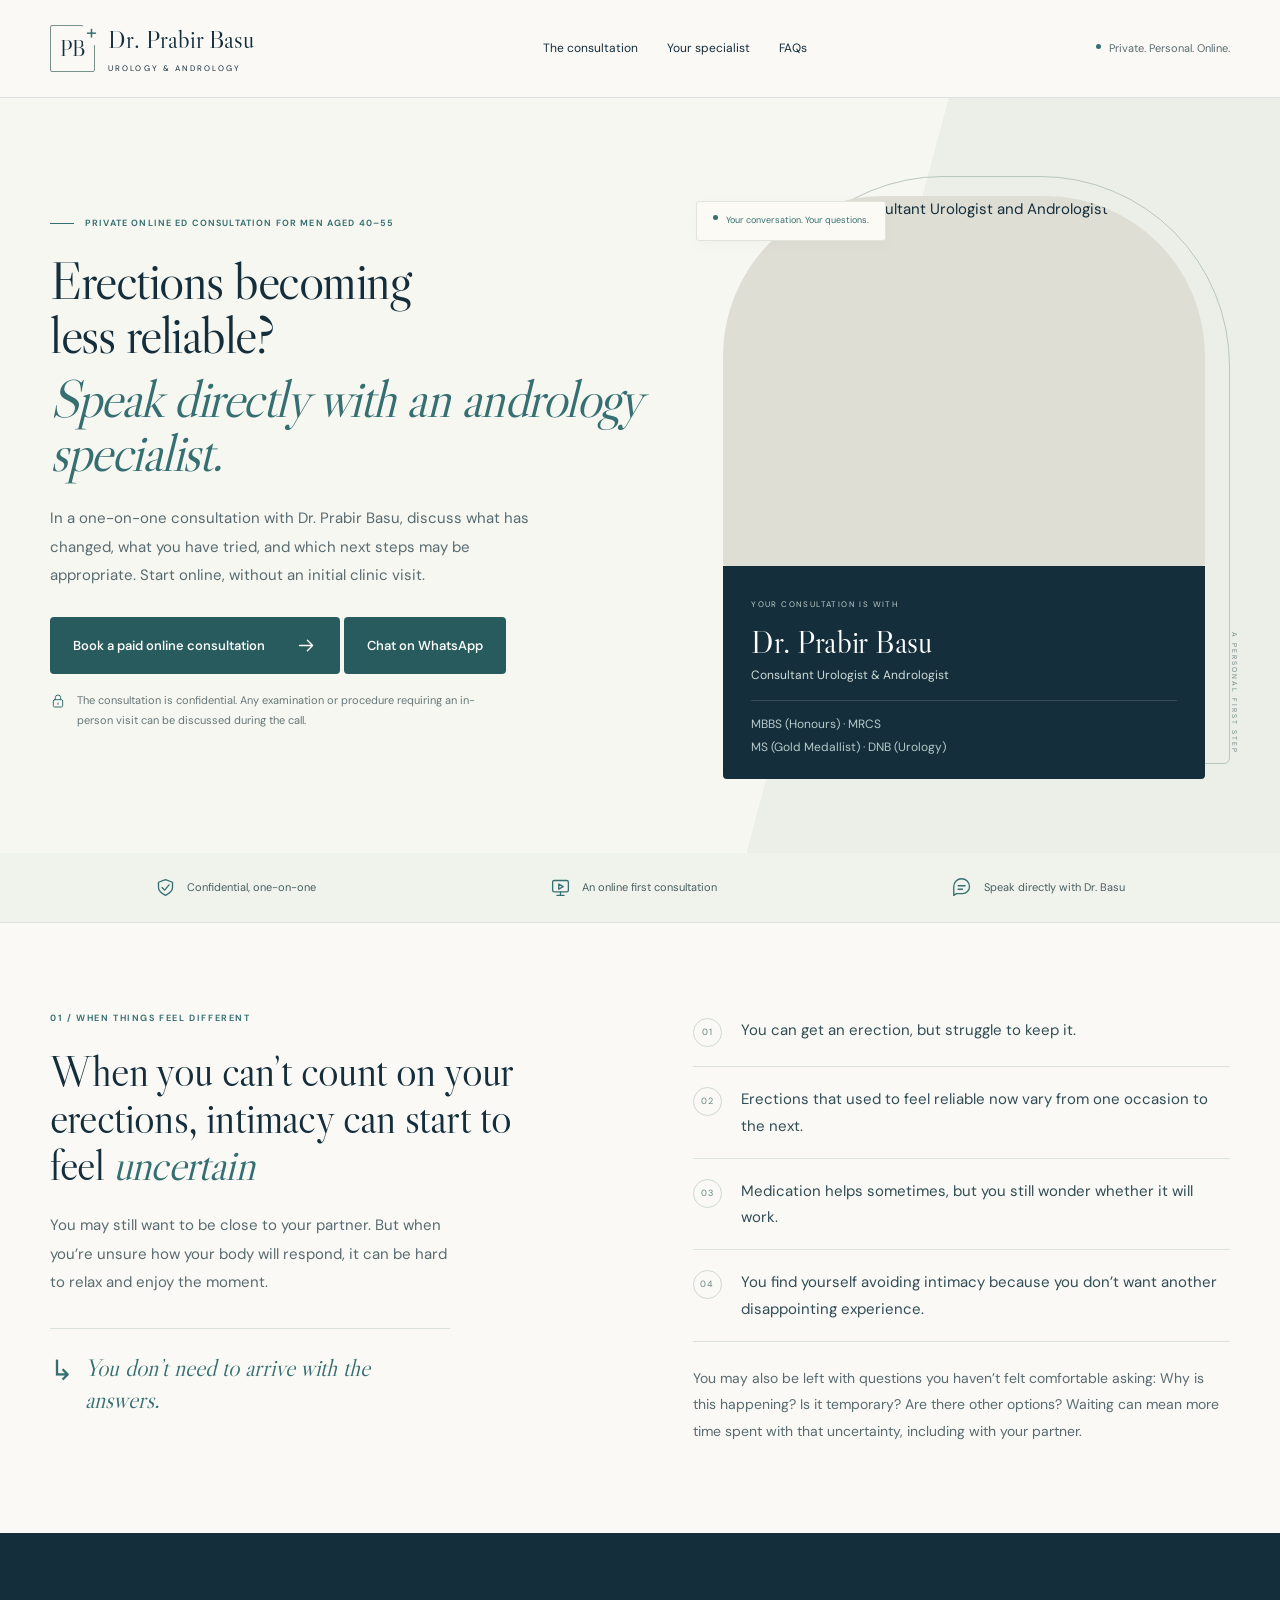
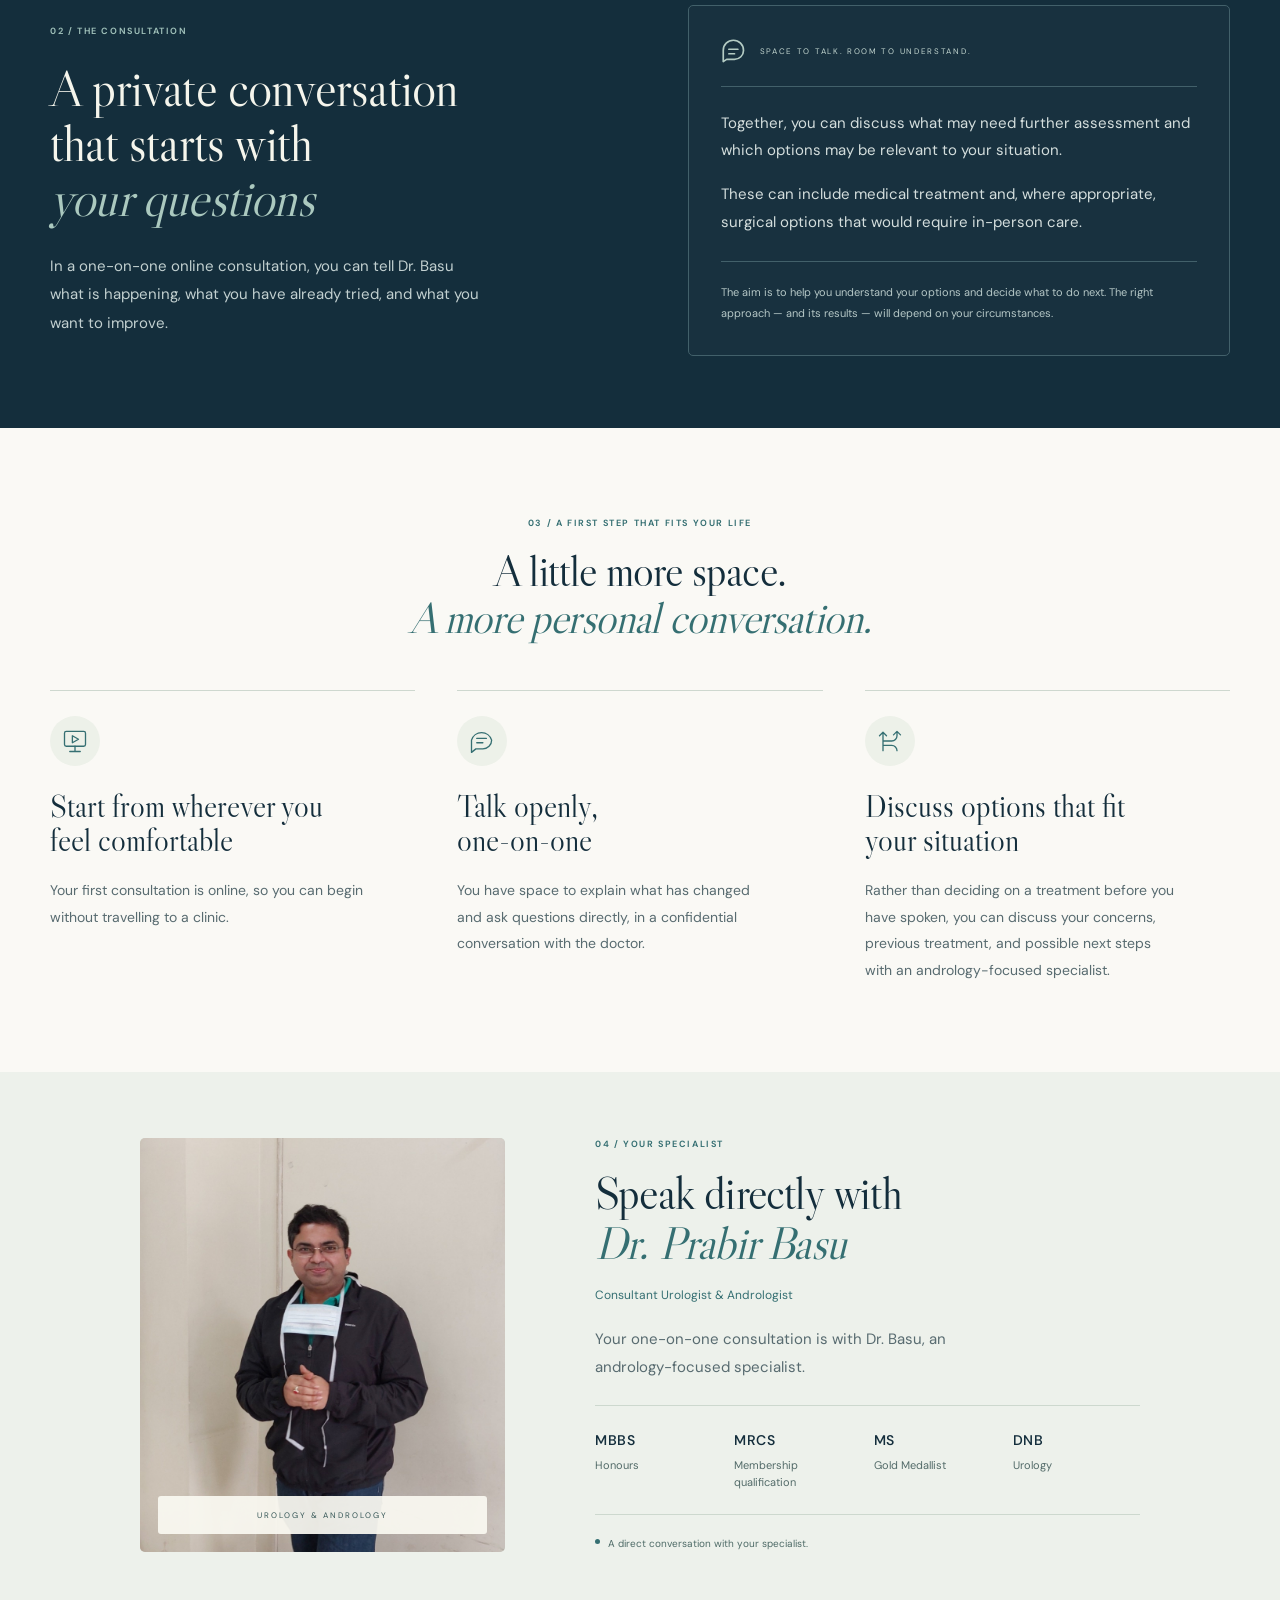
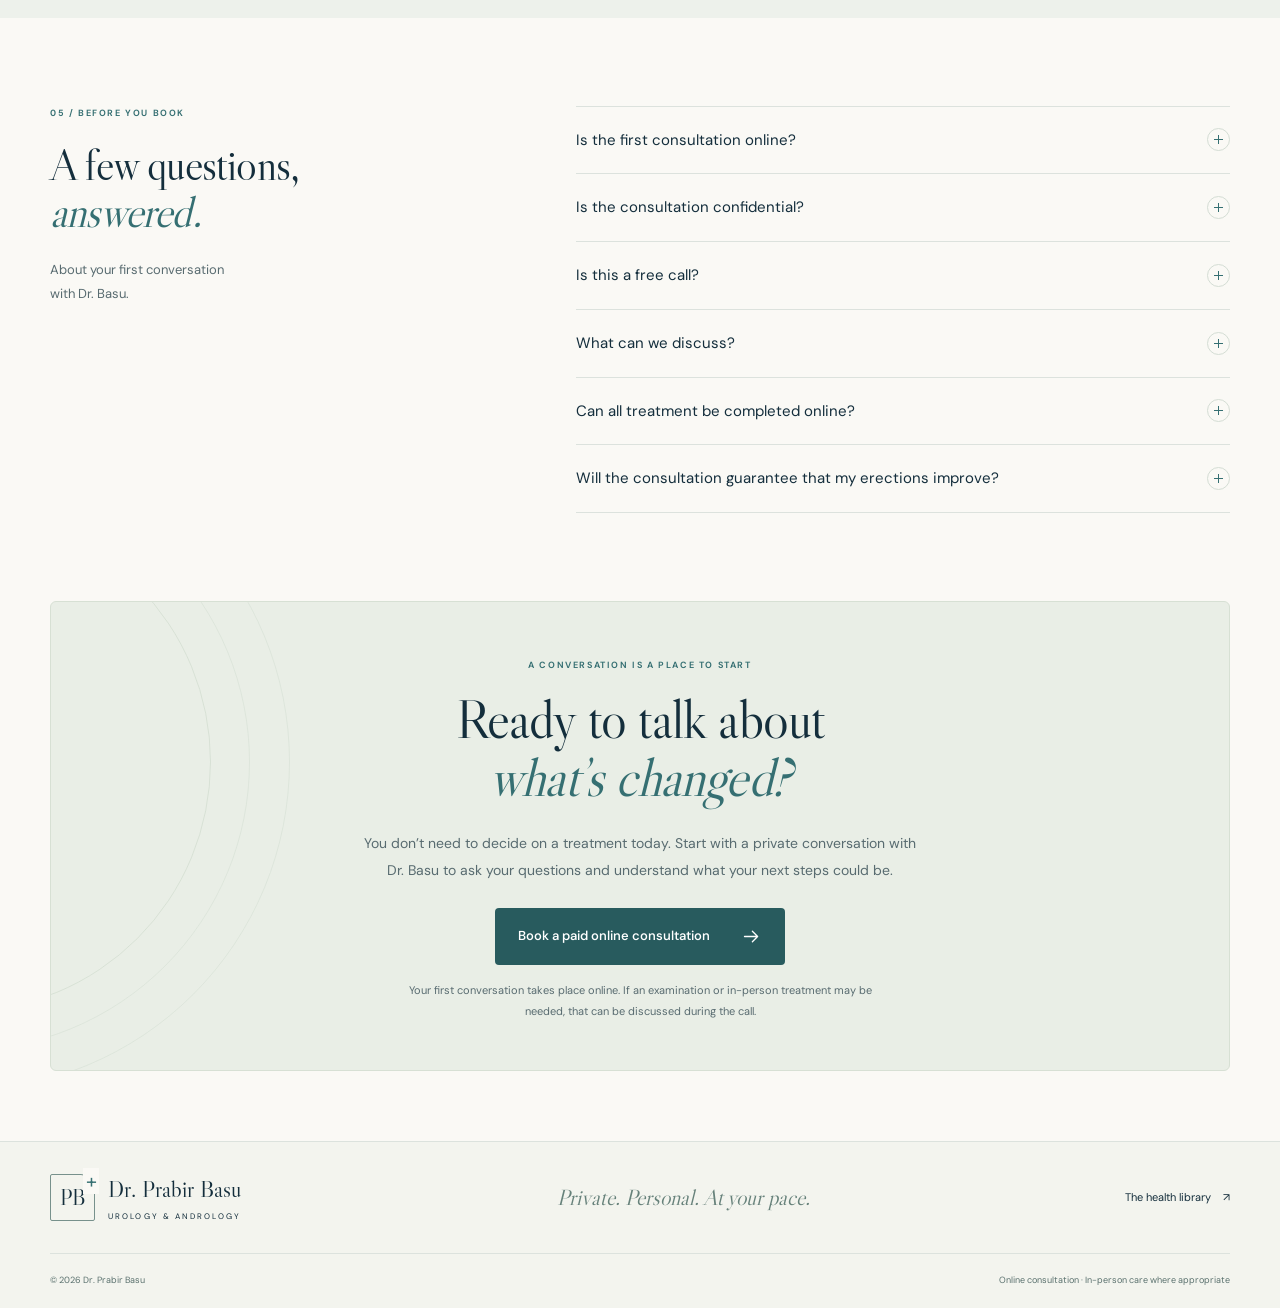
==== commit e014149f: "Update hero update" ====
--- a/index.html
+++ b/index.html
@@ -19,7 +19,7 @@
    Chat on WhatsApp
 </a>
 <p class="supporting-copy"><svg aria-hidden="true" viewBox="0 0 24 24"><rect x="5" y="10" width="14" height="11" rx="2"/><path d="M8 10V7a4 4 0 0 1 8 0v3m-4 5v2"/></svg><span>The consultation is confidential. Any examination or procedure requiring an in-person visit can be discussed during the call.</span></p>
-</div><figure class="hero-portrait"><div class="portrait-arch" aria-hidden="true"></div><div class="portrait-photo"><img src="assets/dr-prabir-basu.jpg" alt="Dr. Prabir Basu, Consultant Urologist and Andrologist" width="932" height="1133" fetchpriority="high"></div><span class="portrait-caption"><span class="small-dot" aria-hidden="true"></span>Your conversation. Your questions.</span><figcaption class="doctor-card"><span class="doctor-card-label">YOUR CONSULTATION IS WITH</span><h2>Dr. Prabir Basu</h2><p>Consultant Urologist &amp; Andrologist</p><div class="qualifications">MBBS (Honours) · MRCS<br>MS (Gold Medallist) · DNB (Urology)</div></figcaption><span class="portrait-coordinate" aria-hidden="true">A PERSONAL FIRST STEP</span></figure></div></section>
+</div><figure class="hero-portrait"><div class="portrait-arch" aria-hidden="true"></div><div class="portrait-photo"><img src="assets/dr-prabir-basu-new.jpg.png" alt="Dr. Prabir Basu, Consultant Urologist and Andrologist" width="932" height="1133" fetchpriority="high"></div><span class="portrait-caption"><span class="small-dot" aria-hidden="true"></span>Your conversation. Your questions.</span><figcaption class="doctor-card"><span class="doctor-card-label">YOUR CONSULTATION IS WITH</span><h2>Dr. Prabir Basu</h2><p>Consultant Urologist &amp; Andrologist</p><div class="qualifications">MBBS (Honours) · MRCS<br>MS (Gold Medallist) · DNB (Urology)</div></figcaption><span class="portrait-coordinate" aria-hidden="true">A PERSONAL FIRST STEP</span></figure></div></section>
 <div class="care-strip"><div class="container care-strip-inner"><span><svg viewBox="0 0 24 24" aria-hidden="true"><path d="M12 3 4 6v6c0 4 4 7 8 9 4-2 8-5 8-9V6zM8 12l3 3 5-6"/></svg>Confidential, one-on-one</span><span><svg viewBox="0 0 24 24" aria-hidden="true"><rect x="3" y="4" width="18" height="13" rx="2"/><path d="M8 21h8m-4-4v4m-2-13 5 3-5 3z"/></svg>An online first consultation</span><span><svg viewBox="0 0 24 24" aria-hidden="true"><path d="M20 11a8 8 0 0 1-8 8H5l-3 2V11a9 9 0 0 1 18 0zM7 10h8m-8 4h5"/></svg>Speak directly with Dr. Basu</span></div></div>
 <section class="section problem-section" id="understanding" aria-labelledby="problem-heading"><div class="container problem-grid"><div class="section-intro"><p class="eyebrow">01 / WHEN THINGS FEEL DIFFERENT</p><h2 id="problem-heading">When you can’t count on your erections, intimacy can start to feel <em>uncertain</em></h2><p>You may still want to be close to your partner. But when you’re unsure how your body will respond, it can be hard to relax and enjoy the moment.</p><div class="quiet-note"><span aria-hidden="true">↳</span>You don’t need to arrive with the answers.</div></div><div class="problem-content"><ul class="experience-list"><li><span aria-hidden="true">01</span><p>You can get an erection, but struggle to keep it.</p></li><li><span aria-hidden="true">02</span><p>Erections that used to feel reliable now vary from one occasion to the next.</p></li><li><span aria-hidden="true">03</span><p>Medication helps sometimes, but you still wonder whether it will work.</p></li><li><span aria-hidden="true">04</span><p>You find yourself avoiding intimacy because you don’t want another disappointing experience.</p></li></ul><p class="problem-reflection">You may also be left with questions you haven’t felt comfortable asking: Why is this happening? Is it temporary? Are there other options? Waiting can mean more time spent with that uncertainty, including with your partner.</p></div></div></section>
 <section class="consultation-section" id="consultation" aria-labelledby="consultation-heading"><div class="container consultation-grid"><div><p class="eyebrow">02 / THE CONSULTATION</p><h2 id="consultation-heading">A private conversation<br>that starts with<br><em>your questions</em></h2><p class="consultation-lead">In a one-on-one online consultation, you can tell Dr. Basu what is happening, what you have already tried, and what you want to improve.</p></div><div class="conversation-card"><div class="conversation-heading"><svg viewBox="0 0 24 24" aria-hidden="true"><path d="M20 11a8 8 0 0 1-8 8H5l-3 2V11a9 9 0 0 1 18 0zM7 10h8m-8 4h5"/></svg><span>SPACE TO TALK. ROOM TO UNDERSTAND.</span></div><p>Together, you can discuss what may need further assessment and which options may be relevant to your situation.</p><p>These can include medical treatment and, where appropriate, surgical options that would require in-person care.</p><div class="conversation-footnote">The aim is to help you understand your options and decide what to do next. The right approach — and its results — will depend on your circumstances.</div></div></div></section>
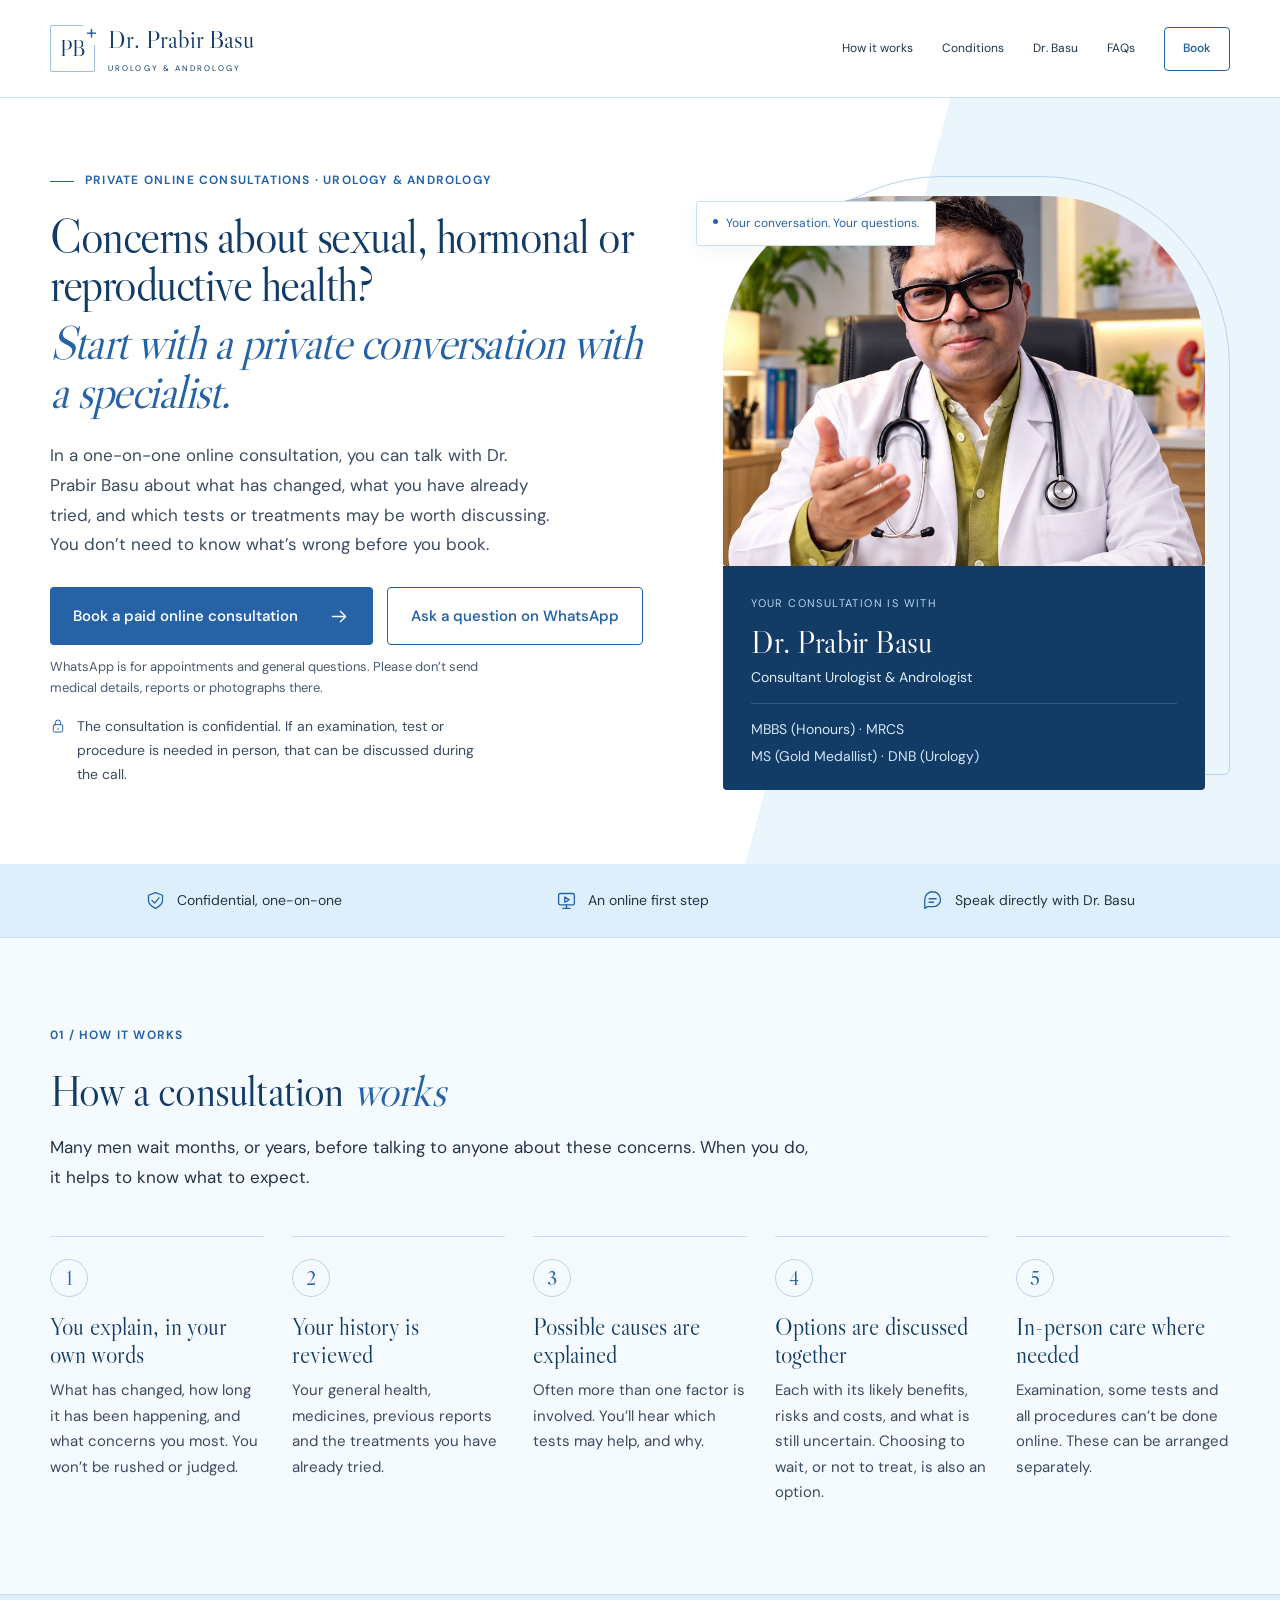
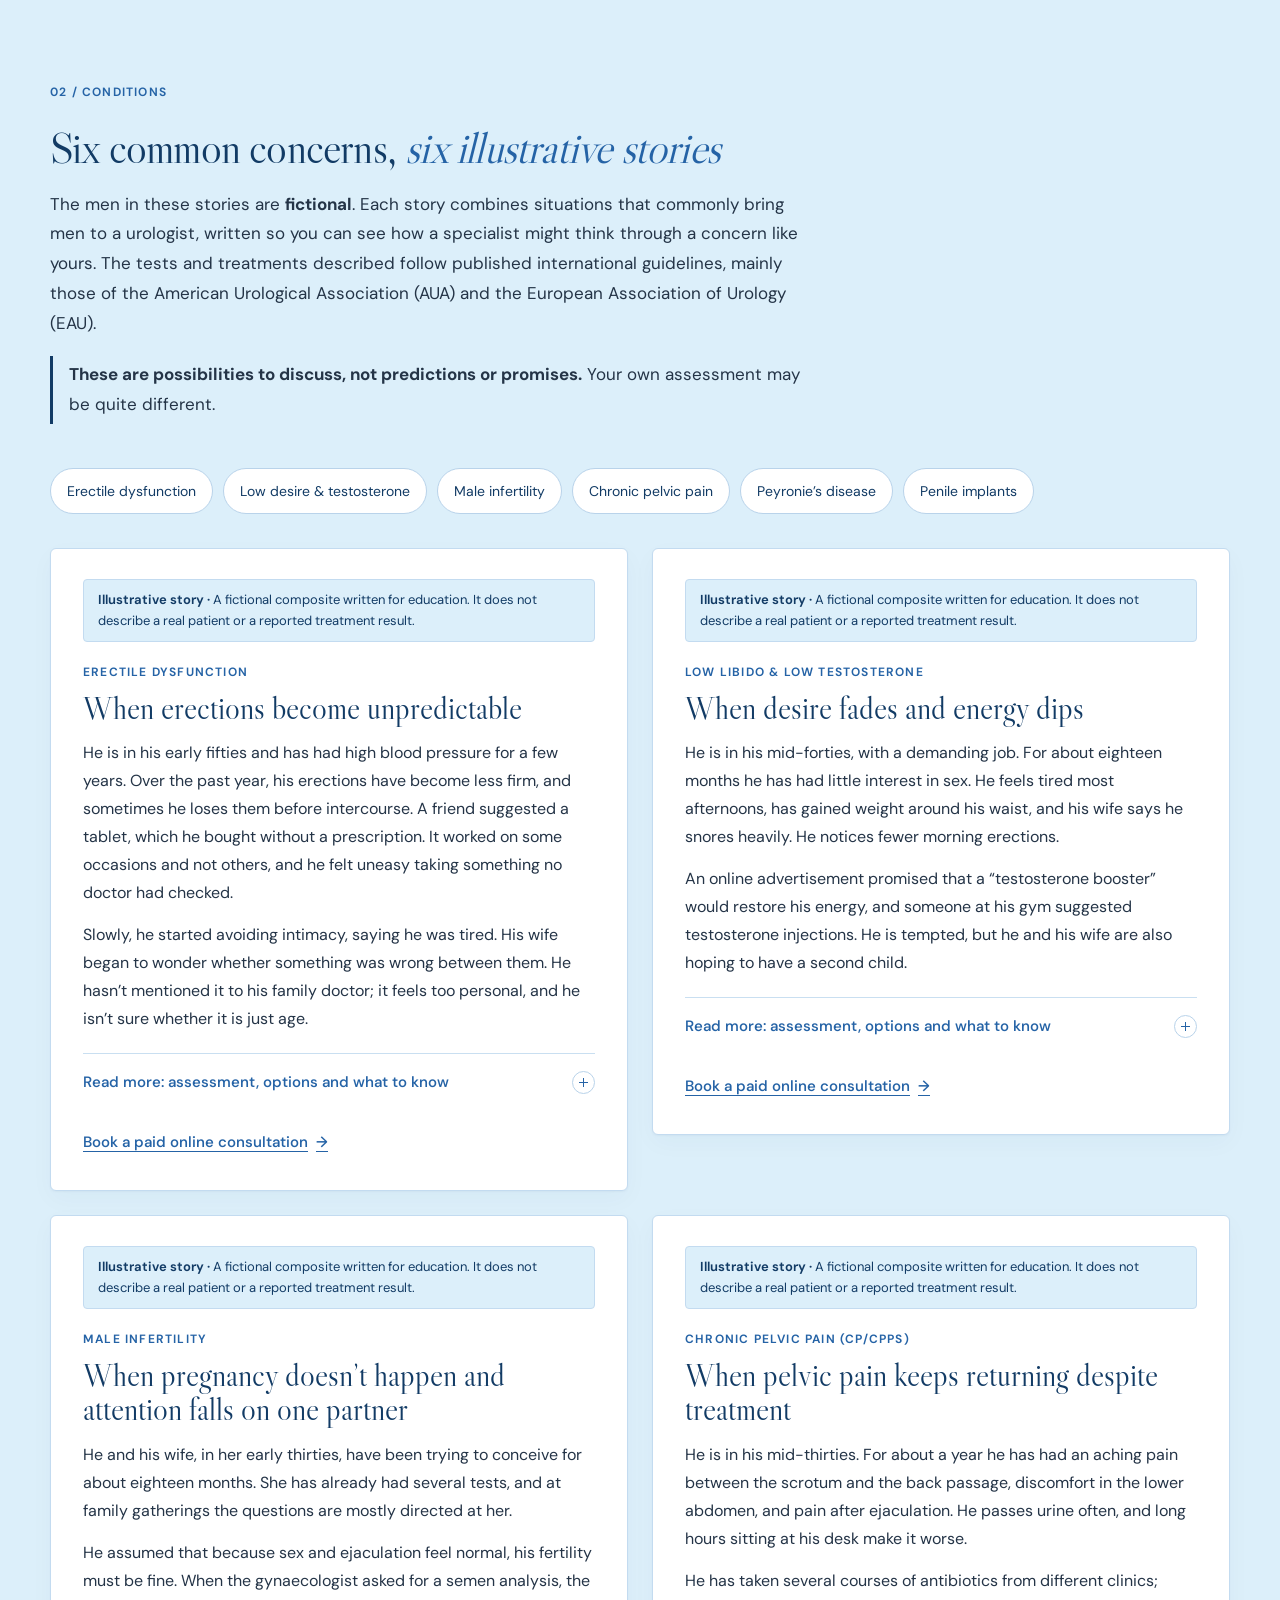
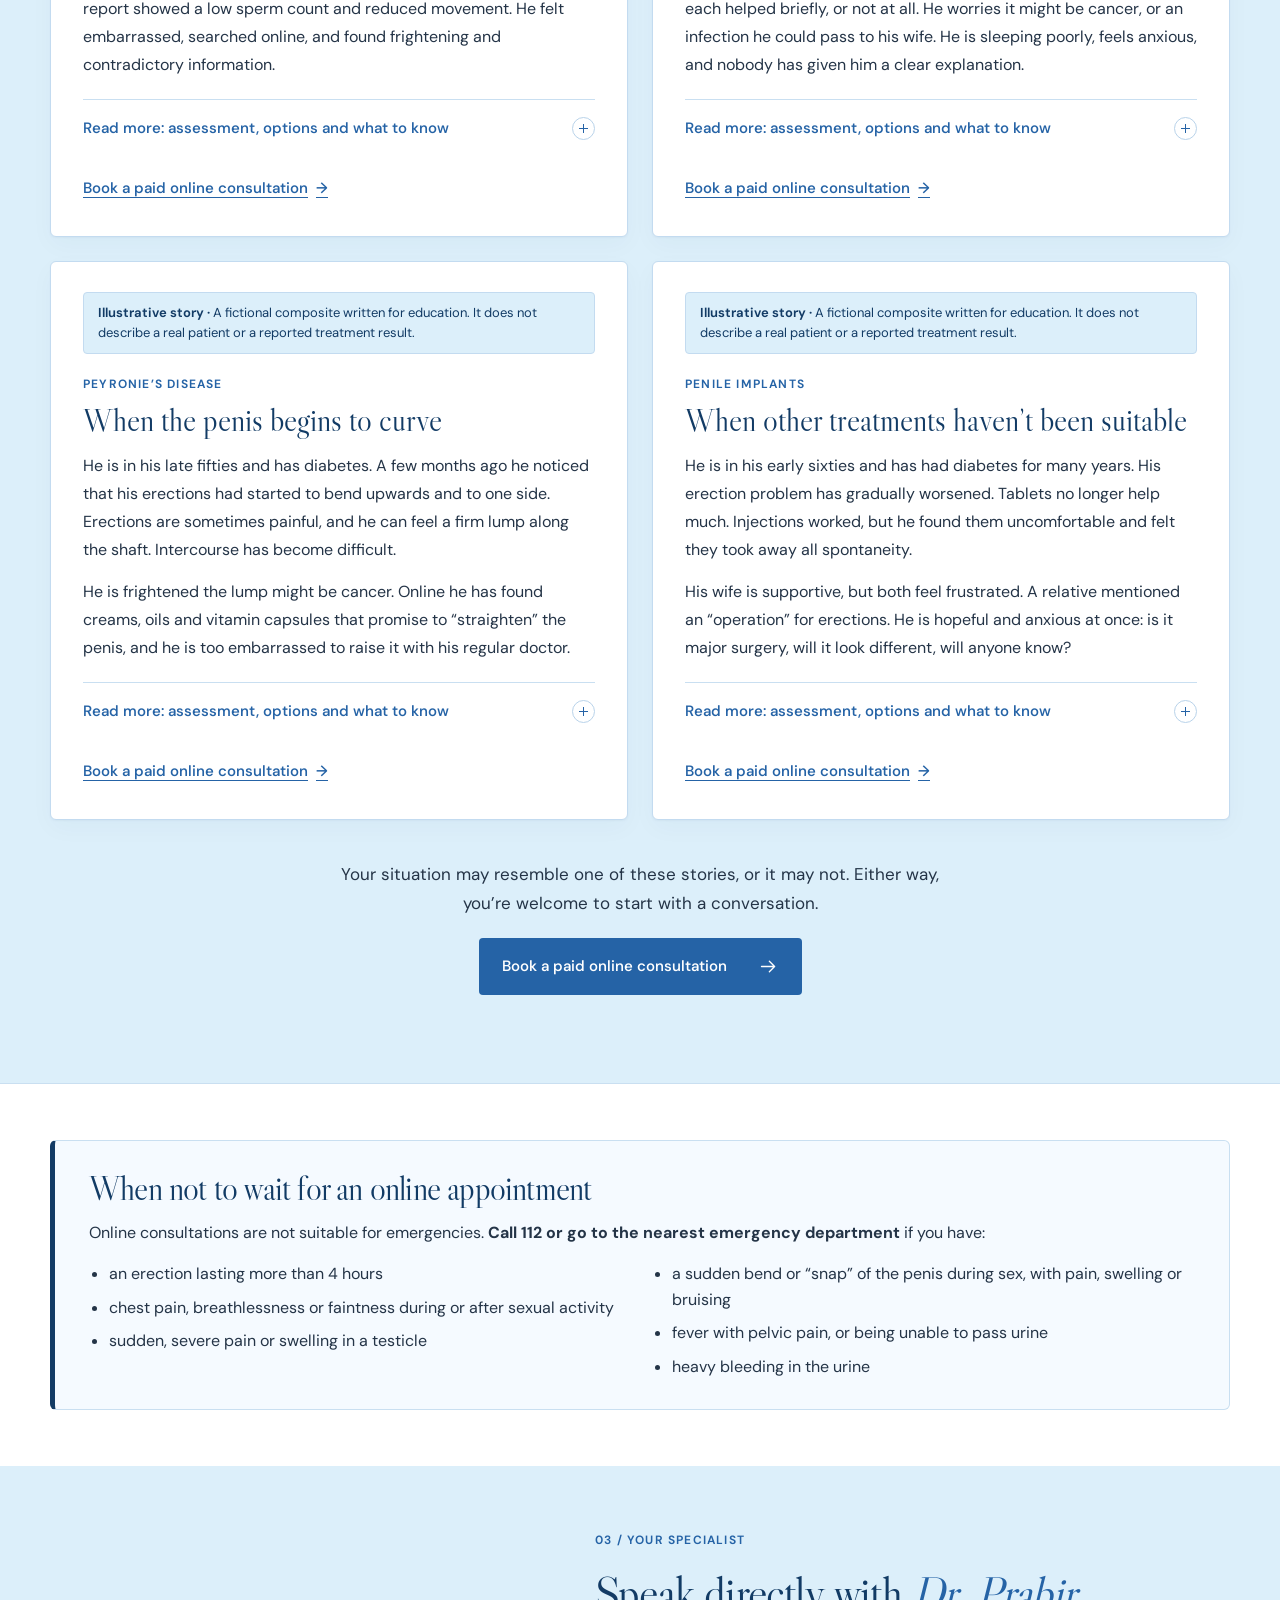
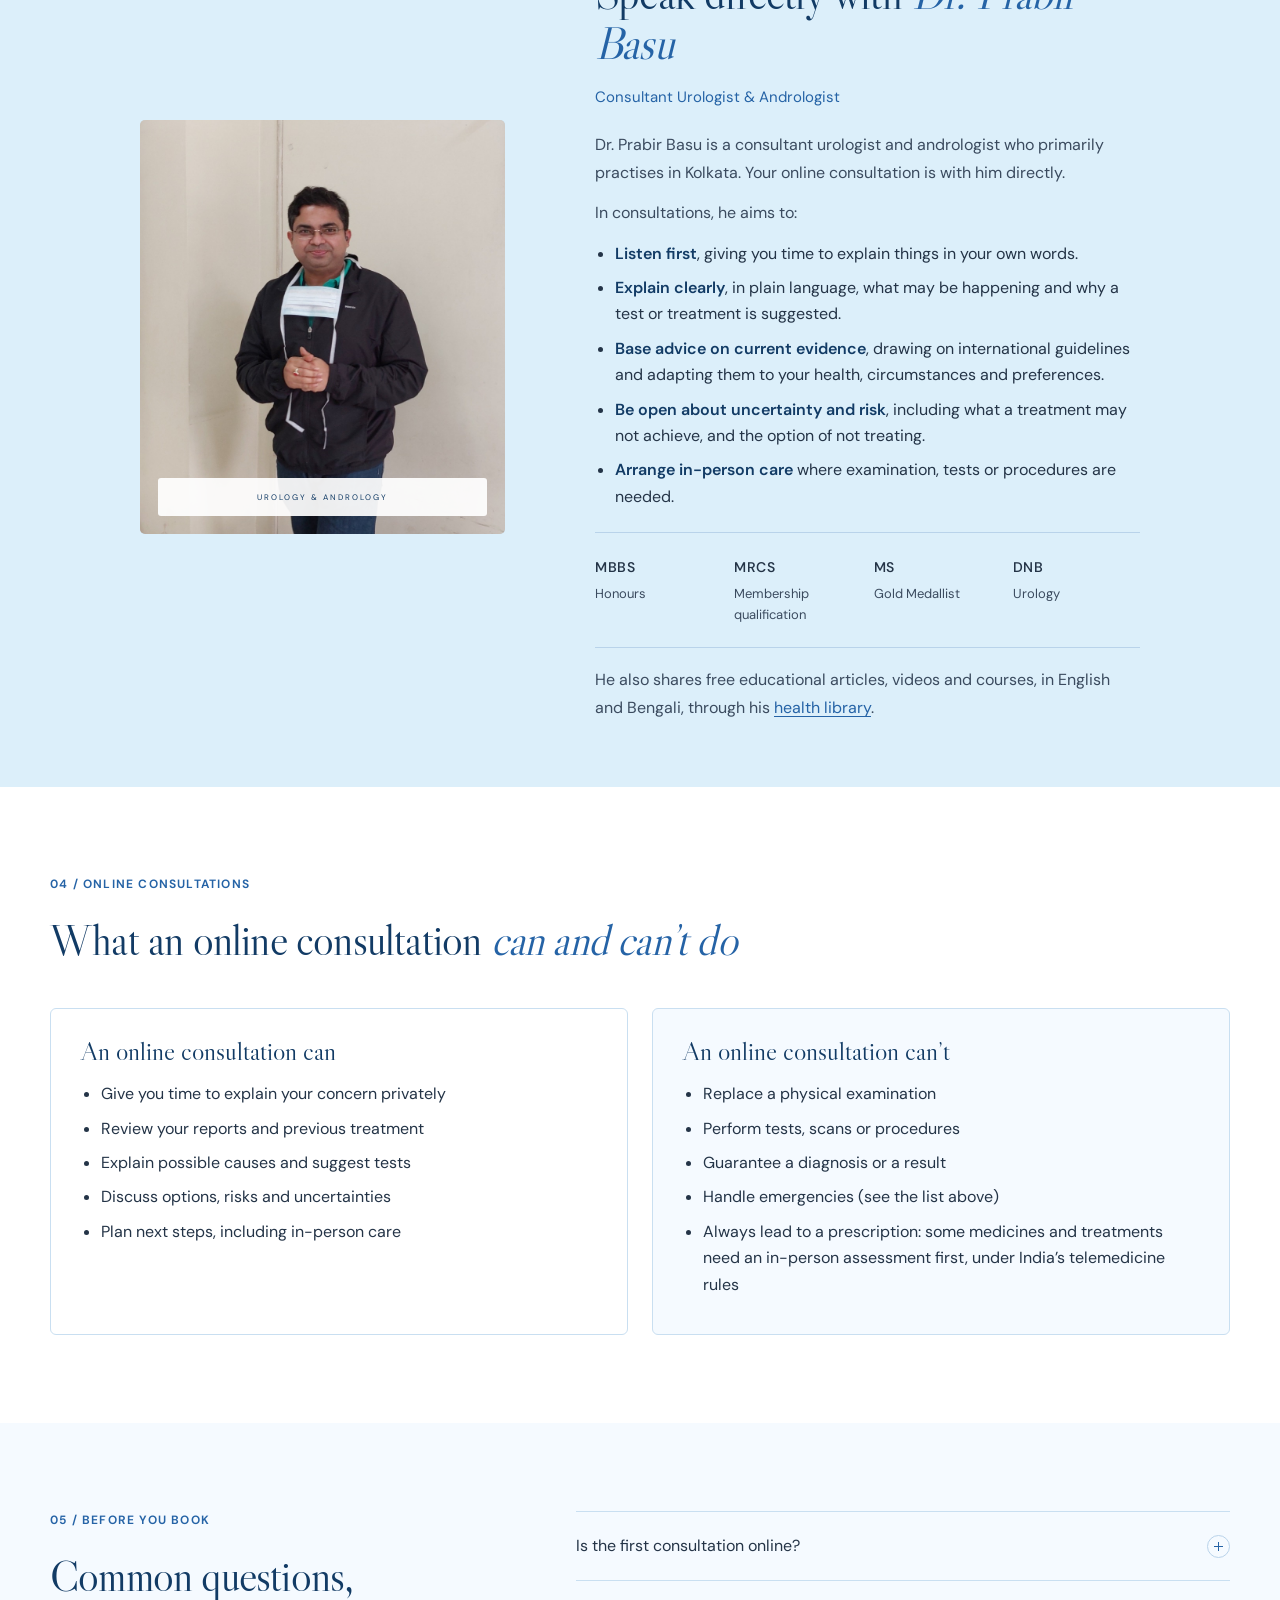
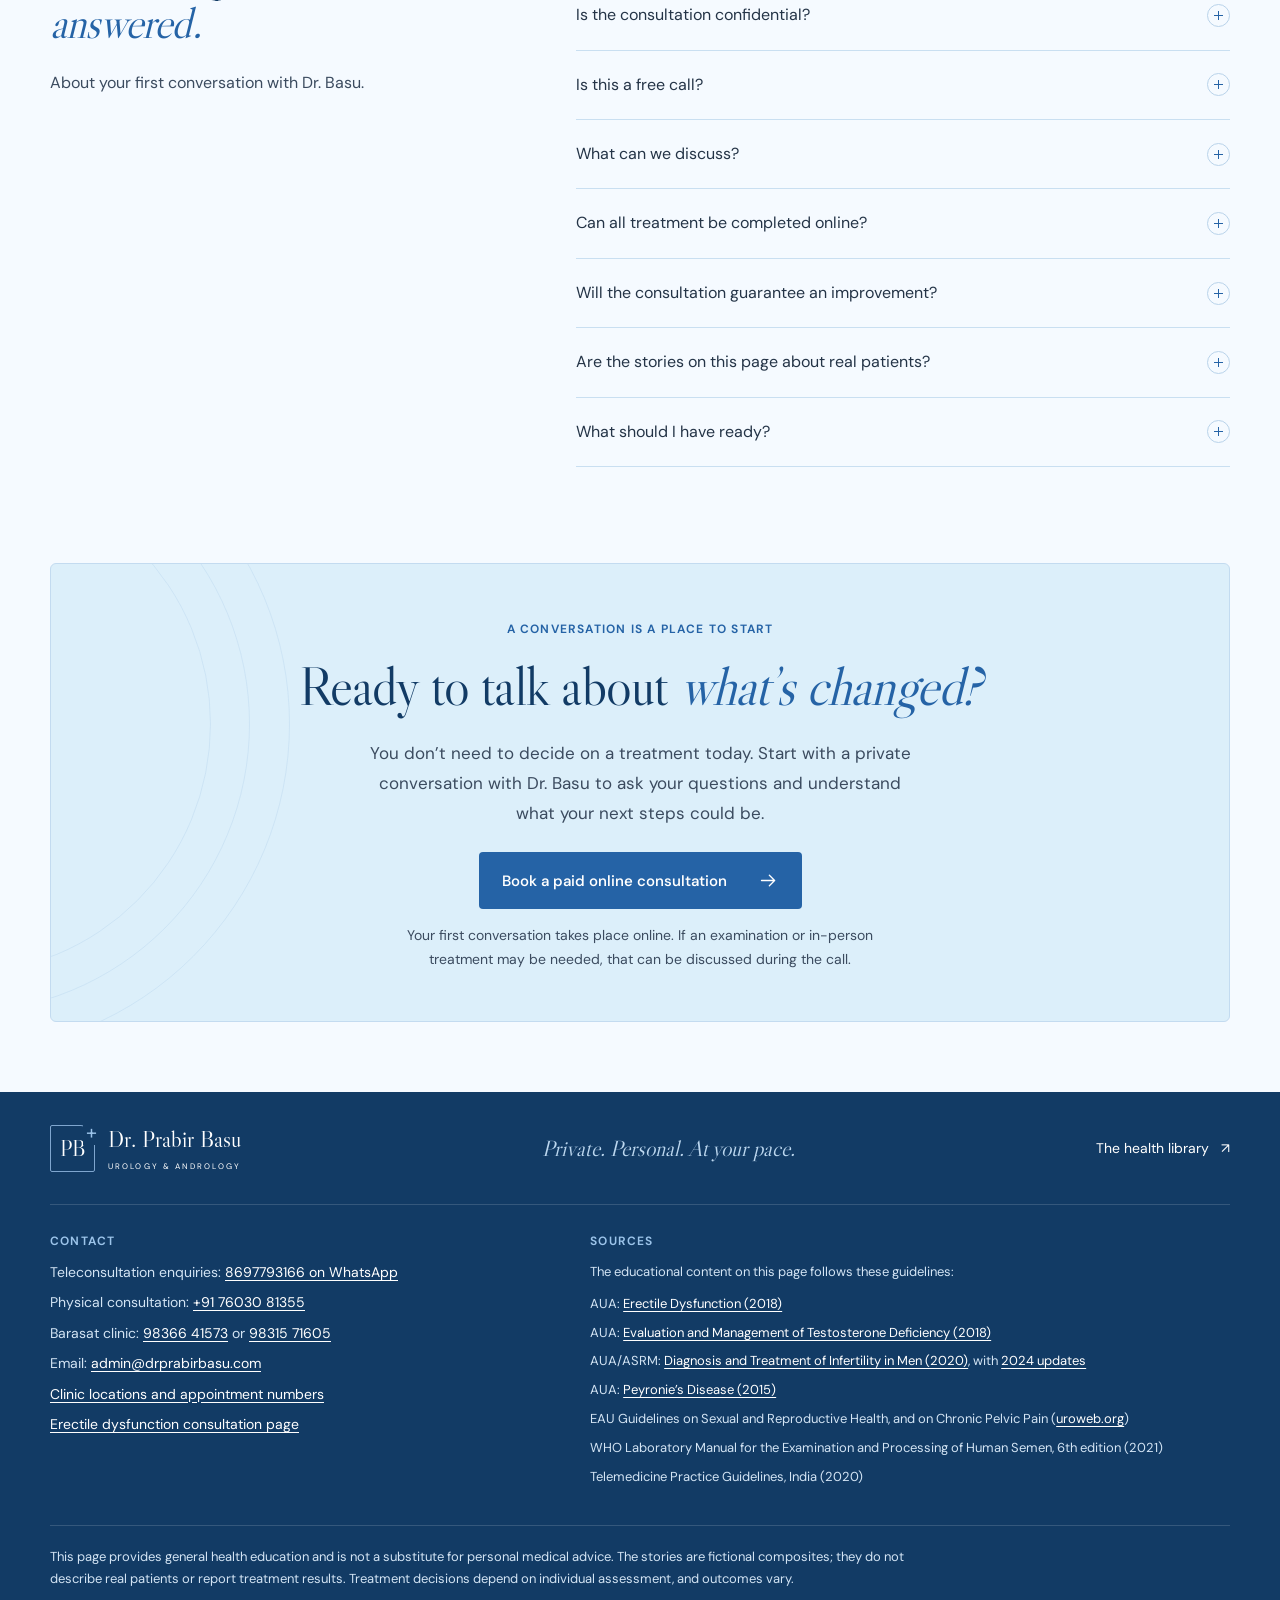
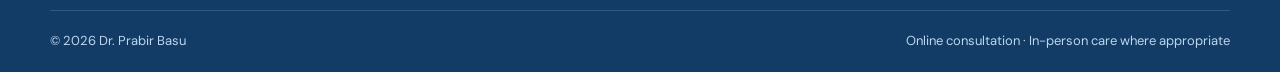
==== commit bcf231bc: "Redesign consultation page with illustrative stories and blue-and-white theme Adds six labelled educ" ====
--- a/index.html
+++ b/index.html
@@ -1,33 +1,251 @@
 <!doctype html>
 <html lang="en"><head>
 <meta charset="utf-8"><meta name="viewport" content="width=device-width, initial-scale=1"><meta name="theme-color" content="#142e3c"><meta name="referrer" content="no-referrer">
-<meta name="description" content="A private, paid online ED consultation with Dr. Prabir Basu. Discuss your concerns, previous treatment and possible next steps in a one-on-one conversation.">
-<title>Private Online ED Consultation | Dr. Prabir Basu</title><link rel="stylesheet" href="consultation.css"><script src="consultation.js" defer></script>
-</head><body>
+<meta name="description" content="A private, paid online consultation with Dr. Prabir Basu, Consultant Urologist and Andrologist. Discuss erectile, hormonal, fertility, pelvic pain and Peyronie's concerns and understand your possible next steps.">
+<title>Online Urology &amp; Andrology Consultation | Dr. Prabir Basu</title><link rel="stylesheet" href="consultation.css"><link rel="stylesheet" href="home.css"><script src="home.js" defer></script>
+</head><body class="home">
 <a class="skip-link" href="#main">Skip to content</a>
-<header class="site-header"><div class="container header-inner"><a class="brand" href="#main" aria-label="Dr. Prabir Basu — home"><span class="brand-mark" aria-hidden="true">PB<span>+</span></span><span class="brand-name">Dr. Prabir Basu<small>UROLOGY &amp; ANDROLOGY</small></span></a><nav aria-label="Page navigation"><a href="#consultation">The consultation</a><a href="#specialist">Your specialist</a><a href="#questions">FAQs</a></nav><span class="header-note"><span class="small-dot" aria-hidden="true"></span>Private. Personal. Online.</span></div></header>
+<header class="site-header"><div class="container header-inner">
+<a class="brand" href="#main" aria-label="Dr. Prabir Basu — home"><span class="brand-mark" aria-hidden="true">PB<span>+</span></span><span class="brand-name">Dr. Prabir Basu<small>UROLOGY &amp; ANDROLOGY</small></span></a>
+<button class="menu-button" type="button" aria-expanded="false" aria-controls="site-nav" hidden><span class="menu-icon" aria-hidden="true"></span>Menu</button>
+<nav class="site-nav" id="site-nav" aria-label="Page navigation"><a href="#how-it-works">How it works</a><a href="#stories">Conditions</a><a href="#specialist">Dr. Basu</a><a href="#questions">FAQs</a><a class="nav-book" href="#book">Book</a></nav>
+</div></header>
 <main id="main">
+
 <section class="hero" id="hero" aria-labelledby="hero-heading"><div class="container hero-grid"><div class="hero-copy">
-<p class="eyebrow"><span class="eyebrow-line" aria-hidden="true"></span>Private online ED consultation for men aged 40–55</p>
-<h1 id="hero-heading">Erections becoming<br class="desktop-break"> less reliable?<br><em>Speak directly with an andrology specialist.</em></h1>
-<p class="hero-description">In a one-on-one consultation with Dr. Prabir Basu, discuss what has changed, what you have tried, and which next steps may be appropriate. Start online, without an initial clinic visit.</p>
+<p class="eyebrow"><span class="eyebrow-line" aria-hidden="true"></span>Private online consultations · Urology &amp; Andrology</p>
+<h1 id="hero-heading">Concerns about sexual, hormonal or reproductive health? <em>Start with a private conversation with a specialist.</em></h1>
+<p class="hero-description">In a one-on-one online consultation, you can talk with Dr. Prabir Basu about what has changed, what you have already tried, and which tests or treatments may be worth discussing. You don’t need to know what’s wrong before you book.</p>
+<div class="hero-actions">
 <a class="booking-button" data-booking="hero" href="https://drprabirbasu.zohobookings.in/drprabirbasu"><span>Book a paid online consultation</span><svg aria-hidden="true" viewBox="0 0 24 24"><path d="M4 12h15m-6-6 6 6-6 6"/></svg></a>
-<a class="booking-button"
-   href="https://wa.me/918697793166?text=Hello%20Dr.%20Prabir%20Basu%27s%20team%2C%20I%20found%20you%20through%20the%20website%20and%20would%20like%20to%20know%20about%20consultation."
-   target="_blank"
-   rel="noopener">
-   Chat on WhatsApp
-</a>
-<p class="supporting-copy"><svg aria-hidden="true" viewBox="0 0 24 24"><rect x="5" y="10" width="14" height="11" rx="2"/><path d="M8 10V7a4 4 0 0 1 8 0v3m-4 5v2"/></svg><span>The consultation is confidential. Any examination or procedure requiring an in-person visit can be discussed during the call.</span></p>
-</div><figure class="hero-portrait"><div class="portrait-arch" aria-hidden="true"></div><div class="portrait-photo"><img src="assets/dr-prabir-basu-new.jpg.png" alt="Dr. Prabir Basu, Consultant Urologist and Andrologist" width="932" height="1133" fetchpriority="high"></div><span class="portrait-caption"><span class="small-dot" aria-hidden="true"></span>Your conversation. Your questions.</span><figcaption class="doctor-card"><span class="doctor-card-label">YOUR CONSULTATION IS WITH</span><h2>Dr. Prabir Basu</h2><p>Consultant Urologist &amp; Andrologist</p><div class="qualifications">MBBS (Honours) · MRCS<br>MS (Gold Medallist) · DNB (Urology)</div></figcaption><span class="portrait-coordinate" aria-hidden="true">A PERSONAL FIRST STEP</span></figure></div></section>
-<div class="care-strip"><div class="container care-strip-inner"><span><svg viewBox="0 0 24 24" aria-hidden="true"><path d="M12 3 4 6v6c0 4 4 7 8 9 4-2 8-5 8-9V6zM8 12l3 3 5-6"/></svg>Confidential, one-on-one</span><span><svg viewBox="0 0 24 24" aria-hidden="true"><rect x="3" y="4" width="18" height="13" rx="2"/><path d="M8 21h8m-4-4v4m-2-13 5 3-5 3z"/></svg>An online first consultation</span><span><svg viewBox="0 0 24 24" aria-hidden="true"><path d="M20 11a8 8 0 0 1-8 8H5l-3 2V11a9 9 0 0 1 18 0zM7 10h8m-8 4h5"/></svg>Speak directly with Dr. Basu</span></div></div>
-<section class="section problem-section" id="understanding" aria-labelledby="problem-heading"><div class="container problem-grid"><div class="section-intro"><p class="eyebrow">01 / WHEN THINGS FEEL DIFFERENT</p><h2 id="problem-heading">When you can’t count on your erections, intimacy can start to feel <em>uncertain</em></h2><p>You may still want to be close to your partner. But when you’re unsure how your body will respond, it can be hard to relax and enjoy the moment.</p><div class="quiet-note"><span aria-hidden="true">↳</span>You don’t need to arrive with the answers.</div></div><div class="problem-content"><ul class="experience-list"><li><span aria-hidden="true">01</span><p>You can get an erection, but struggle to keep it.</p></li><li><span aria-hidden="true">02</span><p>Erections that used to feel reliable now vary from one occasion to the next.</p></li><li><span aria-hidden="true">03</span><p>Medication helps sometimes, but you still wonder whether it will work.</p></li><li><span aria-hidden="true">04</span><p>You find yourself avoiding intimacy because you don’t want another disappointing experience.</p></li></ul><p class="problem-reflection">You may also be left with questions you haven’t felt comfortable asking: Why is this happening? Is it temporary? Are there other options? Waiting can mean more time spent with that uncertainty, including with your partner.</p></div></div></section>
-<section class="consultation-section" id="consultation" aria-labelledby="consultation-heading"><div class="container consultation-grid"><div><p class="eyebrow">02 / THE CONSULTATION</p><h2 id="consultation-heading">A private conversation<br>that starts with<br><em>your questions</em></h2><p class="consultation-lead">In a one-on-one online consultation, you can tell Dr. Basu what is happening, what you have already tried, and what you want to improve.</p></div><div class="conversation-card"><div class="conversation-heading"><svg viewBox="0 0 24 24" aria-hidden="true"><path d="M20 11a8 8 0 0 1-8 8H5l-3 2V11a9 9 0 0 1 18 0zM7 10h8m-8 4h5"/></svg><span>SPACE TO TALK. ROOM TO UNDERSTAND.</span></div><p>Together, you can discuss what may need further assessment and which options may be relevant to your situation.</p><p>These can include medical treatment and, where appropriate, surgical options that would require in-person care.</p><div class="conversation-footnote">The aim is to help you understand your options and decide what to do next. The right approach — and its results — will depend on your circumstances.</div></div></div></section>
-<section class="section benefits-section" id="benefits" aria-labelledby="benefits-heading"><div class="container"><div class="centered-heading"><p class="eyebrow">03 / A FIRST STEP THAT FITS YOUR LIFE</p><h2 id="benefits-heading">A little more space.<br><em>A more personal conversation.</em></h2></div><div class="benefit-grid"><article class="benefit"><div class="benefit-icon"><svg viewBox="0 0 32 32" aria-hidden="true"><rect x="4" y="5" width="24" height="17" rx="2"/><path d="M10 28h12m-6-6v6M13 10l7 4-7 4z"/></svg></div><h3>Start from wherever you feel comfortable</h3><p>Your first consultation is online, so you can begin without travelling to a clinic.</p></article><article class="benefit"><div class="benefit-icon"><svg viewBox="0 0 32 32" aria-hidden="true"><path d="M27 15a10 10 0 0 1-10 10H9l-5 4V15a12 12 0 0 1 23 0zM10 13h11m-11 5h7"/></svg></div><h3>Talk openly,<br>one-on-one</h3><p>You have space to explain what has changed and ask questions directly, in a confidential conversation with the doctor.</p></article><article class="benefit"><div class="benefit-icon"><svg viewBox="0 0 32 32" aria-hidden="true"><path d="M8 27V7m0 9h10a6 6 0 0 0 6-6V6M8 21h10a6 6 0 0 1 6 6M4 10l4-4 4 4m8-1 4-4 4 4"/></svg></div><h3>Discuss options that fit your situation</h3><p>Rather than deciding on a treatment before you have spoken, you can discuss your concerns, previous treatment, and possible next steps with an andrology-focused specialist.</p></article></div></div></section>
-<section class="specialist-section" id="specialist" aria-labelledby="specialist-heading"><div class="container specialist-grid"><div class="specialist-image"><img src="assets/dr-prabir-basu.jpg" alt="Dr. Prabir Basu" width="932" height="1133" loading="lazy"><span>UROLOGY &amp; ANDROLOGY</span></div><div class="specialist-copy"><p class="eyebrow">04 / YOUR SPECIALIST</p><h2 id="specialist-heading">Speak directly with<br><em>Dr. Prabir Basu</em></h2><p class="specialist-role">Consultant Urologist &amp; Andrologist</p><p>Your one-on-one consultation is with Dr. Basu, an andrology-focused specialist.</p><dl class="credential-grid"><div><dt>MBBS</dt><dd>Honours</dd></div><div><dt>MRCS</dt><dd>Membership qualification</dd></div><div><dt>MS</dt><dd>Gold Medallist</dd></div><div><dt>DNB</dt><dd>Urology</dd></div></dl><div class="specialist-signoff"><span class="small-dot" aria-hidden="true"></span>A direct conversation with your specialist.</div></div></div></section>
-<section class="section faq-section" id="questions" aria-labelledby="faq-heading"><div class="container faq-grid"><div><p class="eyebrow">05 / BEFORE YOU BOOK</p><h2 id="faq-heading">A few questions,<br><em>answered.</em></h2><p class="faq-intro">About your first conversation<br>with Dr. Basu.</p></div><div class="faq-list"><details><summary>Is the first consultation online?<span class="faq-toggle" aria-hidden="true"></span></summary><p>Yes. The one-on-one consultation is delivered online, so you do not need to visit a clinic for the initial call.</p></details><details><summary>Is the consultation confidential?<span class="faq-toggle" aria-hidden="true"></span></summary><p>Yes. It is offered as a confidential, one-on-one conversation.</p></details><details><summary>Is this a free call?<span class="faq-toggle" aria-hidden="true"></span></summary><p>No. This is a paid consultation.</p></details><details><summary>What can we discuss?<span class="faq-toggle" aria-hidden="true"></span></summary><p>You can discuss your erectile difficulties and the medical, surgical, and coaching options that may be relevant to your situation.</p></details><details><summary>Can all treatment be completed online?<span class="faq-toggle" aria-hidden="true"></span></summary><p>No. The initial consultation is online. A procedure such as surgery would require in-person care.</p></details><details><summary>Will the consultation guarantee that my erections improve?<span class="faq-toggle" aria-hidden="true"></span></summary><p>No particular result can be guaranteed. The consultation gives you an opportunity to discuss your concerns and possible next steps with a specialist.</p></details></div></div></section>
-<section class="final-section" id="book" aria-labelledby="final-heading"><div class="container"><div class="final-card"><div class="final-pattern" aria-hidden="true"></div><p class="eyebrow">A CONVERSATION IS A PLACE TO START</p><h2 id="final-heading">Ready to talk about<br><em>what’s changed?</em></h2><p class="final-description">You don’t need to decide on a treatment today. Start with a private conversation with Dr. Basu to ask your questions and understand what your next steps could be.</p><a class="booking-button" data-booking="final" href="https://drprabirbasu.zohobookings.in/drprabirbasu"><span>Book a paid online consultation</span><svg aria-hidden="true" viewBox="0 0 24 24"><path d="M4 12h15m-6-6 6 6-6 6"/></svg></a><p class="final-support">Your first conversation takes place online. If an examination or in-person treatment may be needed, that can be discussed during the call.</p></div></div></section>
+<a class="secondary-button" href="https://wa.me/918697793166?text=Hello%20Dr.%20Prabir%20Basu%27s%20team%2C%20I%20found%20you%20through%20the%20website%20and%20would%20like%20to%20know%20about%20consultation." target="_blank" rel="noopener">Ask a question on WhatsApp<span class="sr-only"> (opens in a new tab)</span></a>
+</div>
+<p class="whatsapp-note">WhatsApp is for appointments and general questions. Please don’t send medical details, reports or photographs there.</p>
+<p class="supporting-copy"><svg aria-hidden="true" viewBox="0 0 24 24"><rect x="5" y="10" width="14" height="11" rx="2"/><path d="M8 10V7a4 4 0 0 1 8 0v3m-4 5v2"/></svg><span>The consultation is confidential. If an examination, test or procedure is needed in person, that can be discussed during the call.</span></p>
+</div><figure class="hero-portrait"><div class="portrait-arch" aria-hidden="true"></div><div class="portrait-photo"><img src="assets/dr-prabir-basu-portrait.jpg" alt="Dr. Prabir Basu, Consultant Urologist and Andrologist" width="900" height="900" fetchpriority="high"></div><span class="portrait-caption"><span class="small-dot" aria-hidden="true"></span>Your conversation. Your questions.</span><figcaption class="doctor-card"><span class="doctor-card-label">YOUR CONSULTATION IS WITH</span><h2>Dr. Prabir Basu</h2><p>Consultant Urologist &amp; Andrologist</p><div class="qualifications">MBBS (Honours) · MRCS<br>MS (Gold Medallist) · DNB (Urology)</div></figcaption></figure></div></section>
+
+<div class="care-strip"><div class="container care-strip-inner"><span><svg viewBox="0 0 24 24" aria-hidden="true"><path d="M12 3 4 6v6c0 4 4 7 8 9 4-2 8-5 8-9V6zM8 12l3 3 5-6"/></svg>Confidential, one-on-one</span><span><svg viewBox="0 0 24 24" aria-hidden="true"><rect x="3" y="4" width="18" height="13" rx="2"/><path d="M8 21h8m-4-4v4m-2-13 5 3-5 3z"/></svg>An online first step</span><span><svg viewBox="0 0 24 24" aria-hidden="true"><path d="M20 11a8 8 0 0 1-8 8H5l-3 2V11a9 9 0 0 1 18 0zM7 10h8m-8 4h5"/></svg>Speak directly with Dr. Basu</span></div></div>
+
+<section class="section steps-section" id="how-it-works" aria-labelledby="steps-heading"><div class="container">
+<div class="section-head"><p class="eyebrow">01 / How it works</p><h2 id="steps-heading">How a consultation <em>works</em></h2><p>Many men wait months, or years, before talking to anyone about these concerns. When you do, it helps to know what to expect.</p></div>
+<ol class="steps">
+<li><span class="step-number" aria-hidden="true">1</span><h3>You explain, in your own words</h3><p>What has changed, how long it has been happening, and what concerns you most. You won’t be rushed or judged.</p></li>
+<li><span class="step-number" aria-hidden="true">2</span><h3>Your history is reviewed</h3><p>Your general health, medicines, previous reports and the treatments you have already tried.</p></li>
+<li><span class="step-number" aria-hidden="true">3</span><h3>Possible causes are explained</h3><p>Often more than one factor is involved. You’ll hear which tests may help, and why.</p></li>
+<li><span class="step-number" aria-hidden="true">4</span><h3>Options are discussed together</h3><p>Each with its likely benefits, risks and costs, and what is still uncertain. Choosing to wait, or not to treat, is also an option.</p></li>
+<li><span class="step-number" aria-hidden="true">5</span><h3>In-person care where needed</h3><p>Examination, some tests and all procedures can’t be done online. These can be arranged separately.</p></li>
+</ol></div></section>
+
+<section class="section stories-section" id="stories" aria-labelledby="stories-heading"><div class="container">
+<div class="section-head"><p class="eyebrow">02 / Conditions</p><h2 id="stories-heading">Six common concerns, <em>six illustrative stories</em></h2>
+<p>The men in these stories are <strong>fictional</strong>. Each story combines situations that commonly bring men to a urologist, written so you can see how a specialist might think through a concern like yours. The tests and treatments described follow published international guidelines, mainly those of the American Urological Association (AUA) and the European Association of Urology (EAU).</p>
+<p class="composite-notice"><strong>These are possibilities to discuss, not predictions or promises.</strong> Your own assessment may be quite different.</p></div>
+<nav class="story-chips" aria-label="Jump to a story"><a href="#story-ed">Erectile dysfunction</a><a href="#story-testosterone">Low desire &amp; testosterone</a><a href="#story-fertility">Male infertility</a><a href="#story-pelvic-pain">Chronic pelvic pain</a><a href="#story-peyronies">Peyronie’s disease</a><a href="#story-implants">Penile implants</a></nav>
+
+<div class="story-grid">
+
+<article class="story" id="story-ed" aria-labelledby="story-ed-title">
+<p class="story-badge">Illustrative story · <span>A fictional composite written for education. It does not describe a real patient or a reported treatment result.</span></p>
+<p class="story-topic">Erectile dysfunction</p>
+<h3 id="story-ed-title">When erections become unpredictable</h3>
+<div class="story-lead">
+<p>He is in his early fifties and has had high blood pressure for a few years. Over the past year, his erections have become less firm, and sometimes he loses them before intercourse. A friend suggested a tablet, which he bought without a prescription. It worked on some occasions and not others, and he felt uneasy taking something no doctor had checked.</p>
+<p>Slowly, he started avoiding intimacy, saying he was tired. His wife began to wonder whether something was wrong between them. He hasn’t mentioned it to his family doctor; it feels too personal, and he isn’t sure whether it is just age.</p>
+</div>
+<details class="story-details"><summary>Read more: assessment, options and what to know<span class="faq-toggle" aria-hidden="true"></span></summary><div class="story-body">
+<h4>What a specialist may look at</h4>
+<ul><li>How and when the change started, whether morning erections still occur, and whether the problem happens in every situation.</li><li>General health: blood pressure, blood sugar, cholesterol, weight, smoking, alcohol, sleep and stress.</li><li>Current medicines, as some can affect erections.</li><li>A short, validated questionnaire to describe erectile function clearly.</li><li>Blood tests where appropriate, such as blood sugar or HbA1c, cholesterol, and an early-morning testosterone level.</li><li>A physical examination, which needs an in-person visit.</li></ul>
+<h4>Possible pathways <span class="pathway-note">options to discuss, not a predicted result</span></h4>
+<ul><li>Improving heart and blood-vessel health (activity, weight, stopping smoking, sugar and blood-pressure control), which matters for erections as well as overall health.</li><li>Prescription oral medicines, with guidance on how to take them correctly and safely.</li><li>Vacuum erection devices.</li><li>Medicines given by injection into the penis or placed in the urethra, taught carefully by the specialist.</li><li>Psychosexual counselling, alone or alongside medical treatment, with the partner involved if both wish.</li><li>For some men, when other options are unsuitable or unsatisfactory, a penile implant (see the last story).</li></ul>
+<p>Current guidelines support choosing among these together, based on your health, preferences and priorities, rather than following a rigid sequence. Some newer treatments, such as low-intensity shockwave therapy, have limited or evolving evidence and guidelines differ on them. Others, such as platelet-rich plasma (PRP) or stem-cell injections, are still considered experimental. If these come up, the uncertainties are discussed openly.</p>
+<h4>Worth knowing</h4>
+<ul><li>Erection problems can sometimes be an early sign of blood-vessel or heart disease. That is a reason to look at your overall health, not just the symptom.</li><li>Some erection medicines are dangerous when taken with nitrate medicines used for chest pain. Take them only on a doctor’s prescription.</li><li>Some “herbal” or “power” products sold for sexual performance have been found to contain undeclared prescription drugs.</li><li>Don’t stop blood-pressure or other prescribed medicines on your own; discuss any concerns first.</li></ul>
+<h4>Online or in person?</h4>
+<p>History, reports, test planning and options can be discussed online. Physical examination and procedures happen in person.</p>
+<h4>Questions you might bring</h4>
+<p class="story-questions">Could my blood-pressure medicine be involved? Which tests do I actually need? What are the side effects of each option?</p>
+</div></details>
+<a class="story-cta" data-booking="story-ed" href="https://drprabirbasu.zohobookings.in/drprabirbasu">Book a paid online consultation <span aria-hidden="true">→</span></a>
+</article>
+
+<article class="story" id="story-testosterone" aria-labelledby="story-testosterone-title">
+<p class="story-badge">Illustrative story · <span>A fictional composite written for education. It does not describe a real patient or a reported treatment result.</span></p>
+<p class="story-topic">Low libido &amp; low testosterone</p>
+<h3 id="story-testosterone-title">When desire fades and energy dips</h3>
+<div class="story-lead">
+<p>He is in his mid-forties, with a demanding job. For about eighteen months he has had little interest in sex. He feels tired most afternoons, has gained weight around his waist, and his wife says he snores heavily. He notices fewer morning erections.</p>
+<p>An online advertisement promised that a “testosterone booster” would restore his energy, and someone at his gym suggested testosterone injections. He is tempted, but he and his wife are also hoping to have a second child.</p>
+</div>
+<details class="story-details"><summary>Read more: assessment, options and what to know<span class="faq-toggle" aria-hidden="true"></span></summary><div class="story-body">
+<h4>What a specialist may look at</h4>
+<ul><li>Desire, erections, energy, mood, sleep, weight, alcohol, stress and the relationship. Low desire has many possible causes.</li><li>Medicines that can lower desire or hormone levels.</li><li><strong>Testosterone measured on two separate mornings.</strong> Levels vary through the day and from day to day, so a single test is not enough to diagnose deficiency.</li><li>If testosterone is low, further hormone tests (such as LH, and prolactin where relevant) to understand why.</li><li>Before any testosterone treatment, a blood count and, where appropriate for age, a prostate blood test (PSA).</li><li><strong>Whether you plan to have children</strong>, which is central to choosing a treatment.</li></ul>
+<h4>Possible pathways <span class="pathway-note">options to discuss, not a predicted result</span></h4>
+<ul><li>If testosterone is normal, other causes are explored: sleep, mood, stress, the relationship, medicines and general health.</li><li>If a specific cause is found, such as a hormone imbalance from the pituitary gland, it is addressed directly.</li><li>Weight loss, regular exercise and treatment of sleep apnoea may help hormone levels and energy in some men.</li><li><strong>Testosterone therapy</strong> may be considered when deficiency is confirmed <em>and</em> symptoms are present, and when fathering a child isn’t planned. It needs regular monitoring of hormone levels, blood count and PSA.</li><li><strong>For men who want to preserve fertility</strong>, other medicines that encourage the body’s own testosterone production may be discussed in selected cases. Some are used outside their original licensed indication, and this is explained.</li></ul>
+<h4>Worth knowing</h4>
+<ul><li><strong>Testosterone therapy, anabolic steroids and similar products can reduce or stop sperm production.</strong> Recovery after stopping may take months and is not guaranteed.</li><li>“Testosterone booster” supplements generally lack good evidence, and some products contain undeclared substances.</li><li>Low testosterone is diagnosed from symptoms <em>and</em> repeated blood tests together, never from an online checklist.</li></ul>
+<h4>Online or in person?</h4>
+<p>History, test planning, report review and treatment discussion can happen online. Examination, if needed, is in person. Whether a particular medicine can be prescribed after an online consultation depends on the clinical situation and India’s telemedicine rules.</p>
+<h4>Questions you might bring</h4>
+<p class="story-questions">Is my tiredness definitely hormonal? How would treatment affect our plans for another child? How often would I need monitoring?</p>
+</div></details>
+<a class="story-cta" data-booking="story-testosterone" href="https://drprabirbasu.zohobookings.in/drprabirbasu">Book a paid online consultation <span aria-hidden="true">→</span></a>
+</article>
+
+<article class="story" id="story-fertility" aria-labelledby="story-fertility-title">
+<p class="story-badge">Illustrative story · <span>A fictional composite written for education. It does not describe a real patient or a reported treatment result.</span></p>
+<p class="story-topic">Male infertility</p>
+<h3 id="story-fertility-title">When pregnancy doesn’t happen and attention falls on one partner</h3>
+<div class="story-lead">
+<p>He and his wife, in her early thirties, have been trying to conceive for about eighteen months. She has already had several tests, and at family gatherings the questions are mostly directed at her.</p>
+<p>He assumed that because sex and ejaculation feel normal, his fertility must be fine. When the gynaecologist asked for a semen analysis, the report showed a low sperm count and reduced movement. He felt embarrassed, searched online, and found frightening and contradictory information.</p>
+</div>
+<details class="story-details"><summary>Read more: assessment, options and what to know<span class="faq-toggle" aria-hidden="true"></span></summary><div class="story-body">
+<h4>What a specialist may look at</h4>
+<ul><li>How long you have been trying, sexual frequency and timing, and both partners’ history.</li><li>Past illnesses (such as mumps affecting the testes), surgery, medicines, smoking, alcohol, heat exposure, and any use of testosterone or bodybuilding steroids.</li><li><strong>A repeat semen analysis</strong> if the first is abnormal, after the recommended 2–7 days of abstinence, in a reliable laboratory. One abnormal report is not a final diagnosis.</li><li>Examination of the testes and scrotum, for example for a varicocele (enlarged veins) and testis size. This must be done in person.</li><li>Hormone tests, and an ultrasound when indicated.</li><li>Genetic tests for men with a very low or zero sperm count, where guidelines recommend them.</li></ul>
+<h4>Possible pathways <span class="pathway-note">options to discuss, not a predicted result</span></h4>
+<ul><li>Stopping smoking, limiting alcohol, keeping a healthy weight, avoiding excess heat, and stopping any testosterone or steroid use.</li><li>Treating identifiable causes, for example repair of a varicocele that can be felt on examination when semen results are abnormal, or medication for specific hormone problems.</li><li>If no sperm are found in the semen: further tests and, in selected men, surgical sperm retrieval combined with IVF/ICSI.</li><li>Coordinating with your partner’s gynaecologist or fertility specialist, so neither partner’s assessment is delayed and decisions take both of you into account.</li></ul>
+<h4>Worth knowing</h4>
+<ul><li>In around half of couples facing infertility, a male factor contributes. Assessing both partners together is standard practice.</li><li>Normal erections and ejaculation don’t tell you anything about sperm quality.</li><li>Sperm take about three months to develop, so changes from lifestyle or treatment take time to show in results.</li><li>Male infertility can occasionally point to other health problems worth checking, which is one more reason for a specialist assessment.</li></ul>
+<h4>Online or in person?</h4>
+<p>Reviewing reports, explaining results and planning tests can begin online. Examination, ultrasound and procedures are in person.</p>
+<h4>Questions you might bring</h4>
+<p class="story-questions">Should I repeat the test, and where? Is a varicocele relevant for us? How does my result affect our options as a couple?</p>
+</div></details>
+<a class="story-cta" data-booking="story-fertility" href="https://drprabirbasu.zohobookings.in/drprabirbasu">Book a paid online consultation <span aria-hidden="true">→</span></a>
+</article>
+
+<article class="story" id="story-pelvic-pain" aria-labelledby="story-pelvic-pain-title">
+<p class="story-badge">Illustrative story · <span>A fictional composite written for education. It does not describe a real patient or a reported treatment result.</span></p>
+<p class="story-topic">Chronic pelvic pain (CP/CPPS)</p>
+<h3 id="story-pelvic-pain-title">When pelvic pain keeps returning despite treatment</h3>
+<div class="story-lead">
+<p>He is in his mid-thirties. For about a year he has had an aching pain between the scrotum and the back passage, discomfort in the lower abdomen, and pain after ejaculation. He passes urine often, and long hours sitting at his desk make it worse.</p>
+<p>He has taken several courses of antibiotics from different clinics; each helped briefly, or not at all. He worries it might be cancer, or an infection he could pass to his wife. He is sleeping poorly, feels anxious, and nobody has given him a clear explanation.</p>
+</div>
+<details class="story-details"><summary>Read more: assessment, options and what to know<span class="faq-toggle" aria-hidden="true"></span></summary><div class="story-body">
+<h4>What a specialist may look at</h4>
+<ul><li>A detailed picture of the pain: where it is, what triggers it, and how it affects urination, sex, sleep, mood and work. A validated symptom score may be used to track it.</li><li>Urine tests and cultures, sometimes taken before and after a prostate examination, to check properly for infection.</li><li>Tests to rule out other conditions where relevant, for example sexually transmitted infections, blood in the urine, and urine flow and bladder emptying.</li><li>Examination of the abdomen, genitals, prostate and <strong>pelvic floor muscles</strong>, which are often tender or tight. This is done in person.</li><li>Mapping which areas contribute in your case (urinary, muscular, psychological, sexual, nerve-related or infection), because the plan is built around them.</li></ul>
+<h4>Possible pathways <span class="pathway-note">options to discuss, not a predicted result</span></h4>
+<ul><li>A clear explanation of the condition, which is often helpful in itself.</li><li><strong>A combined plan suited to your symptom pattern</strong>, which may include pelvic floor physiotherapy, medicines to ease urinary symptoms in some men, medicines that change how nerves process pain, psychological support such as cognitive behavioural therapy, attention to sexual concerns, and acupuncture, which some guidelines include.</li><li>Antibiotics only when there is evidence or a strong suspicion of infection, rather than repeated courses.</li></ul>
+<h4>Worth knowing</h4>
+<ul><li>In most men with these symptoms, no ongoing bacterial infection is found.</li><li>The condition is not contagious and is not considered a precancerous condition.</li><li>The pain is real even when tests are normal. Muscles, nerves and stress can all play a part.</li><li>Symptoms often fluctuate. The aim of treatment is to reduce symptoms and improve daily life, and progress is usually gradual.</li></ul>
+<h4>Online or in person?</h4>
+<p>History, report review and an initial plan can begin online. Examination, including the pelvic floor and prostate, is in person, and pelvic floor physiotherapy is arranged locally.</p>
+<h4>Questions you might bring</h4>
+<p class="story-questions">Do I really need more antibiotics? Is my partner at any risk? Which parts of the plan can I start myself?</p>
+</div></details>
+<a class="story-cta" data-booking="story-pelvic-pain" href="https://drprabirbasu.zohobookings.in/drprabirbasu">Book a paid online consultation <span aria-hidden="true">→</span></a>
+</article>
+
+<article class="story" id="story-peyronies" aria-labelledby="story-peyronies-title">
+<p class="story-badge">Illustrative story · <span>A fictional composite written for education. It does not describe a real patient or a reported treatment result.</span></p>
+<p class="story-topic">Peyronie’s disease</p>
+<h3 id="story-peyronies-title">When the penis begins to curve</h3>
+<div class="story-lead">
+<p>He is in his late fifties and has diabetes. A few months ago he noticed that his erections had started to bend upwards and to one side. Erections are sometimes painful, and he can feel a firm lump along the shaft. Intercourse has become difficult.</p>
+<p>He is frightened the lump might be cancer. Online he has found creams, oils and vitamin capsules that promise to “straighten” the penis, and he is too embarrassed to raise it with his regular doctor.</p>
+</div>
+<details class="story-details"><summary>Read more: assessment, options and what to know<span class="faq-toggle" aria-hidden="true"></span></summary><div class="story-body">
+<h4>What a specialist may look at</h4>
+<ul><li><strong>Whether the condition is still active or has become stable.</strong> Pain and a curve that keeps changing suggest the active phase; a curve unchanged for at least about three months suggests the stable phase.</li><li>Examination of the plaque (the firm area of scar tissue) and of penile length. This is done in person.</li><li>Erection quality, since erectile difficulty is common alongside Peyronie’s disease.</li><li>Before any procedure, measuring the curve during an erection produced in the clinic, sometimes with an ultrasound scan.</li></ul>
+<h4>Possible pathways <span class="pathway-note">options to discuss, not a predicted result</span></h4>
+<ul><li>If the curve doesn’t interfere with sex, treatment may not be needed; monitoring is a reasonable choice.</li><li><strong>In the active phase:</strong> pain relief and monitoring. A penile traction device may help some men.</li><li>Injections into the plaque may be considered for selected men. Availability of some of these medicines in India may be limited, and this is discussed honestly.</li><li><strong>Once the condition is stable</strong>, if the curve makes intercourse difficult: surgery to straighten the penis (by shortening the longer side, or by grafting), or a penile implant if erections are also poor.</li></ul>
+<h4>Worth knowing</h4>
+<ul><li>Peyronie’s disease is a benign scarring condition. It is not cancer and it is not infectious.</li><li>In many men the curve stops changing, although it doesn’t usually disappear on its own.</li><li>The AUA advises against most oral supplements and vitamins for Peyronie’s disease, because evidence of benefit is lacking.</li><li>Avoid forceful bending, massage or unproven creams.</li><li>Feeling low or anxious about the condition is common and worth talking about.</li></ul>
+<h4>Online or in person?</h4>
+<p>History and early guidance can begin online. Examination and curvature assessment need an in-person visit. Please don’t send photographs on WhatsApp; if photos would help, you’ll be told how to share them securely.</p>
+<h4>Questions you might bring</h4>
+<p class="story-questions">Is my condition still active? Is waiting reasonable? What could surgery change, and what are its risks?</p>
+</div></details>
+<a class="story-cta" data-booking="story-peyronies" href="https://drprabirbasu.zohobookings.in/drprabirbasu">Book a paid online consultation <span aria-hidden="true">→</span></a>
+</article>
+
+<article class="story" id="story-implants" aria-labelledby="story-implants-title">
+<p class="story-badge">Illustrative story · <span>A fictional composite written for education. It does not describe a real patient or a reported treatment result.</span></p>
+<p class="story-topic">Penile implants</p>
+<h3 id="story-implants-title">When other treatments haven’t been suitable</h3>
+<div class="story-lead">
+<p>He is in his early sixties and has had diabetes for many years. His erection problem has gradually worsened. Tablets no longer help much. Injections worked, but he found them uncomfortable and felt they took away all spontaneity.</p>
+<p>His wife is supportive, but both feel frustrated. A relative mentioned an “operation” for erections. He is hopeful and anxious at once: is it major surgery, will it look different, will anyone know?</p>
+</div>
+<details class="story-details"><summary>Read more: assessment, options and what to know<span class="faq-toggle" aria-hidden="true"></span></summary><div class="story-body">
+<h4>What a specialist may look at</h4>
+<ul><li>Which treatments have been tried, how they were used, and why they didn’t suit him. Sometimes an option is worth revisiting first.</li><li>Overall fitness for surgery and anaesthesia.</li><li><strong>Diabetes control</strong>, since blood sugar affects the risk of infection.</li><li>Any curvature, scarring or previous surgery.</li><li>What both partners expect and hope for.</li><li>A physical examination, which is done in person.</li></ul>
+<h4>Possible pathways <span class="pathway-note">options to discuss, not a predicted result</span></h4>
+<ul><li>Revisiting less invasive options if they haven’t been fully tried.</li><li><strong>Inflatable implants:</strong> fluid-filled cylinders with a small pump inside the scrotum, allowing a softer resting state and a firm state.</li><li><strong>Malleable (semi-rigid) implants:</strong> bendable rods that are simpler to use but always remain firm.</li><li>Implant surgery is a hospital procedure. The device is used only after healing, usually some weeks later, with instruction.</li></ul>
+<h4>Worth knowing</h4>
+<ul><li>The implant is placed entirely inside the body and is not usually visible to others.</li><li>In most men, sensation, orgasm and ejaculation are not changed by the implant itself.</li><li><strong>The decision is irreversible.</strong> Once an implant is placed, natural erections and other erection treatments usually no longer work.</li><li>An implant doesn’t make the penis longer, and some men perceive it as shorter.</li><li>Risks include infection, mechanical failure and the need for further surgery.</li><li>Costs vary with the device and hospital; ask for an itemised written estimate.</li></ul>
+<h4>Online or in person?</h4>
+<p>An online consultation is a good place to understand the options and ask questions. A decision about surgery is made only after in-person assessment and counselling, ideally with your partner.</p>
+<h4>Questions you might bring</h4>
+<p class="story-questions">Which type might suit me? What does recovery involve? How would my diabetes affect the risks?</p>
+</div></details>
+<a class="story-cta" data-booking="story-implants" href="https://drprabirbasu.zohobookings.in/drprabirbasu">Book a paid online consultation <span aria-hidden="true">→</span></a>
+</article>
+
+</div>
+<div class="stories-cta"><p>Your situation may resemble one of these stories, or it may not. Either way, you’re welcome to start with a conversation.</p><a class="booking-button" data-booking="stories" href="https://drprabirbasu.zohobookings.in/drprabirbasu"><span>Book a paid online consultation</span><svg aria-hidden="true" viewBox="0 0 24 24"><path d="M4 12h15m-6-6 6 6-6 6"/></svg></a></div>
+</div></section>
+
+<section class="urgent-section" id="urgent" aria-labelledby="urgent-heading"><div class="container"><div class="urgent-box">
+<h2 id="urgent-heading">When not to wait for an online appointment</h2>
+<p>Online consultations are not suitable for emergencies. <strong>Call 112 or go to the nearest emergency department</strong> if you have:</p>
+<ul><li>an erection lasting more than 4 hours</li><li>chest pain, breathlessness or faintness during or after sexual activity</li><li>sudden, severe pain or swelling in a testicle</li><li>a sudden bend or “snap” of the penis during sex, with pain, swelling or bruising</li><li>fever with pelvic pain, or being unable to pass urine</li><li>heavy bleeding in the urine</li></ul>
+</div></div></section>
+
+<section class="specialist-section" id="specialist" aria-labelledby="specialist-heading"><div class="container specialist-grid"><div class="specialist-image"><img src="assets/dr-prabir-basu.jpg" alt="Dr. Prabir Basu" width="932" height="1133" loading="lazy"><span>UROLOGY &amp; ANDROLOGY</span></div><div class="specialist-copy">
+<p class="eyebrow">03 / Your specialist</p><h2 id="specialist-heading">Speak directly with <em>Dr. Prabir Basu</em></h2><p class="specialist-role">Consultant Urologist &amp; Andrologist</p>
+<p>Dr. Prabir Basu is a consultant urologist and andrologist who primarily practises in Kolkata. Your online consultation is with him directly.</p>
+<p>In consultations, he aims to:</p>
+<ul class="approach-list"><li><strong>Listen first</strong>, giving you time to explain things in your own words.</li><li><strong>Explain clearly</strong>, in plain language, what may be happening and why a test or treatment is suggested.</li><li><strong>Base advice on current evidence</strong>, drawing on international guidelines and adapting them to your health, circumstances and preferences.</li><li><strong>Be open about uncertainty and risk</strong>, including what a treatment may not achieve, and the option of not treating.</li><li><strong>Arrange in-person care</strong> where examination, tests or procedures are needed.</li></ul>
+<dl class="credential-grid"><div><dt>MBBS</dt><dd>Honours</dd></div><div><dt>MRCS</dt><dd>Membership qualification</dd></div><div><dt>MS</dt><dd>Gold Medallist</dd></div><div><dt>DNB</dt><dd>Urology</dd></div></dl>
+<p class="specialist-library">He also shares free educational articles, videos and courses, in English and Bengali, through his <a href="library.html">health library</a>.</p>
+</div></div></section>
+
+<section class="section scope-section" id="online-scope" aria-labelledby="scope-heading"><div class="container">
+<div class="section-head"><p class="eyebrow">04 / Online consultations</p><h2 id="scope-heading">What an online consultation <em>can and can’t do</em></h2></div>
+<div class="scope-grid">
+<div class="scope-card"><h3>An online consultation can</h3><ul><li>Give you time to explain your concern privately</li><li>Review your reports and previous treatment</li><li>Explain possible causes and suggest tests</li><li>Discuss options, risks and uncertainties</li><li>Plan next steps, including in-person care</li></ul></div>
+<div class="scope-card scope-card-limits"><h3>An online consultation can’t</h3><ul><li>Replace a physical examination</li><li>Perform tests, scans or procedures</li><li>Guarantee a diagnosis or a result</li><li>Handle emergencies (see the list above)</li><li>Always lead to a prescription: some medicines and treatments need an in-person assessment first, under India’s telemedicine rules</li></ul></div>
+</div></div></section>
+
+<section class="section faq-section" id="questions" aria-labelledby="faq-heading"><div class="container faq-grid"><div><p class="eyebrow">05 / Before you book</p><h2 id="faq-heading">Common questions, <em>answered.</em></h2><p class="faq-intro">About your first conversation with Dr. Basu.</p></div><div class="faq-list">
+<details><summary>Is the first consultation online?<span class="faq-toggle" aria-hidden="true"></span></summary><p>Yes. The one-on-one consultation is delivered online, so you do not need to visit a clinic for the first conversation.</p></details>
+<details><summary>Is the consultation confidential?<span class="faq-toggle" aria-hidden="true"></span></summary><p>Yes. It is offered as a confidential, one-on-one conversation with Dr. Basu.</p></details>
+<details><summary>Is this a free call?<span class="faq-toggle" aria-hidden="true"></span></summary><p>No. This is a paid consultation.</p></details>
+<details><summary>What can we discuss?<span class="faq-toggle" aria-hidden="true"></span></summary><p>Concerns such as erection difficulties, low desire or suspected low testosterone, fertility, ongoing pelvic pain, penile curvature, implant surgery, and other urological questions. You can also discuss medical, surgical and coaching options that may be relevant to your situation.</p></details>
+<details><summary>Can all treatment be completed online?<span class="faq-toggle" aria-hidden="true"></span></summary><p>No. The initial consultation is online. Examination, some tests, and all procedures and surgery require in-person care. Whether a medicine can be prescribed after an online consultation depends on your situation and India’s telemedicine rules.</p></details>
+<details><summary>Will the consultation guarantee an improvement?<span class="faq-toggle" aria-hidden="true"></span></summary><p>No particular result can be guaranteed. The consultation gives you an opportunity to understand your situation and discuss possible next steps with a specialist.</p></details>
+<details><summary>Are the stories on this page about real patients?<span class="faq-toggle" aria-hidden="true"></span></summary><p>No. They are fictional composites written for education. They do not describe real people and do not report treatment results.</p></details>
+<details><summary>What should I have ready?<span class="faq-toggle" aria-hidden="true"></span></summary><p>Any recent reports (such as blood tests, semen analyses or scans), a list of the medicines you take, and a quiet, private place for the call. It can help to write your questions down beforehand.</p></details>
+</div></div></section>
+
+<section class="final-section" id="book" aria-labelledby="final-heading"><div class="container"><div class="final-card"><div class="final-pattern" aria-hidden="true"></div><p class="eyebrow">A conversation is a place to start</p><h2 id="final-heading">Ready to talk about <em>what’s changed?</em></h2><p class="final-description">You don’t need to decide on a treatment today. Start with a private conversation with Dr. Basu to ask your questions and understand what your next steps could be.</p><a class="booking-button" data-booking="final" href="https://drprabirbasu.zohobookings.in/drprabirbasu"><span>Book a paid online consultation</span><svg aria-hidden="true" viewBox="0 0 24 24"><path d="M4 12h15m-6-6 6 6-6 6"/></svg></a><p class="final-support">Your first conversation takes place online. If an examination or in-person treatment may be needed, that can be discussed during the call.</p></div></div></section>
 </main>
-<footer class="site-footer"><div class="container footer-top"><a class="brand" href="#main"><span class="brand-mark" aria-hidden="true">PB<span>+</span></span><span class="brand-name">Dr. Prabir Basu<small>UROLOGY &amp; ANDROLOGY</small></span></a><p>Private. Personal. At your pace.</p><a href="library.html">The health library <span aria-hidden="true">↗</span></a></div><div class="container footer-bottom"><span>© <span id="year">2026</span> Dr. Prabir Basu</span><span>Online consultation · In-person care where appropriate</span></div></footer>
+
+<footer class="site-footer">
+<div class="container footer-top"><a class="brand" href="#main"><span class="brand-mark" aria-hidden="true">PB<span>+</span></span><span class="brand-name">Dr. Prabir Basu<small>UROLOGY &amp; ANDROLOGY</small></span></a><p>Private. Personal. At your pace.</p><a href="library.html">The health library <span aria-hidden="true">↗</span></a></div>
+<div class="container footer-columns">
+<div><h2 class="footer-heading">Contact</h2><ul class="footer-list">
+<li>Teleconsultation enquiries: <a href="https://wa.me/918697793166" target="_blank" rel="noopener">8697793166 on WhatsApp<span class="sr-only"> (opens in a new tab)</span></a></li>
+<li>Physical consultation: <a href="tel:+917603081355">+91 76030 81355</a></li>
+<li>Barasat clinic: <a href="tel:+919836641573">98366 41573</a> or <a href="tel:+919831571605">98315 71605</a></li>
+<li>Email: <a href="mailto:admin@drprabirbasu.com">admin@drprabirbasu.com</a></li>
+<li><a href="https://keen-coral-7db.notion.site/Dr-Prabir-Basu-clinic-locations-appointment-booking-numbers-3b4146f57a6d80618ce7edefb4551a13?source=copy_link" target="_blank" rel="noopener">Clinic locations and appointment numbers<span class="sr-only"> (opens in a new tab)</span></a></li>
+<li><a href="ed.html">Erectile dysfunction consultation page</a></li>
+</ul></div>
+<div><h2 class="footer-heading">Sources</h2><p class="footer-small">The educational content on this page follows these guidelines:</p><ul class="footer-list footer-small">
+<li>AUA: <a href="https://doi.org/10.1016/j.juro.2018.05.004">Erectile Dysfunction (2018)</a></li>
+<li>AUA: <a href="https://doi.org/10.1016/j.juro.2018.03.115">Evaluation and Management of Testosterone Deficiency (2018)</a></li>
+<li>AUA/ASRM: <a href="https://doi.org/10.1097/JU.0000000000001520">Diagnosis and Treatment of Infertility in Men (2020)</a>, with <a href="https://doi.org/10.1097/JU.0000000000004180">2024 updates</a></li>
+<li>AUA: <a href="https://doi.org/10.1016/j.juro.2015.05.098">Peyronie’s Disease (2015)</a></li>
+<li>EAU Guidelines on Sexual and Reproductive Health, and on Chronic Pelvic Pain (<a href="https://uroweb.org/guidelines">uroweb.org</a>)</li>
+<li>WHO Laboratory Manual for the Examination and Processing of Human Semen, 6th edition (2021)</li>
+<li>Telemedicine Practice Guidelines, India (2020)</li>
+</ul></div>
+</div>
+<div class="container footer-disclaimer"><p>This page provides general health education and is not a substitute for personal medical advice. The stories are fictional composites; they do not describe real patients or report treatment results. Treatment decisions depend on individual assessment, and outcomes vary.</p></div>
+<div class="container footer-bottom"><span>© <span id="year">2026</span> Dr. Prabir Basu</span><span>Online consultation · In-person care where appropriate</span></div>
+</footer>
 <div class="mobile-booking" id="mobile-booking" hidden><a class="booking-button" data-booking="mobile" href="https://drprabirbasu.zohobookings.in/drprabirbasu"><span>Book a paid online consultation</span><svg aria-hidden="true" viewBox="0 0 24 24"><path d="M4 12h15m-6-6 6 6-6 6"/></svg></a></div>
 </body></html>
--- a/home.css
+++ b/home.css
@@ -0,0 +1,253 @@
+/* Home page additions. Loaded after consultation.css; ed.html does not use this file. */
+.sr-only{position:absolute;width:1px;height:1px;padding:0;margin:-1px;overflow:hidden;clip:rect(0 0 0 0);white-space:nowrap;border:0}
+button:focus-visible,.story-chips a:focus-visible{outline:3px solid #2563a6;outline-offset:4px}
+.home a:not(.booking-button):not(.secondary-button):not(.brand):not(.nav-book):hover{color:var(--teal-dark)}
+
+/* Header and navigation */
+.home .header-inner{position:relative}
+.site-nav{display:flex;align-items:center;gap:26px;font-size:14px}
+.home .header-inner .site-nav a{display:block;padding:12px 0;min-height:44px}
+.home .header-inner .site-nav a.nav-book{padding:10px 18px;border:1px solid var(--teal);border-radius:4px;color:var(--teal-dark);font-weight:550}
+.home .header-inner .site-nav a.nav-book:hover{background:var(--teal-dark);color:#fff;text-decoration:none}
+.menu-button{display:none;align-items:center;gap:10px;min-height:44px;padding:10px 14px;border:1px solid #b9d3ea;border-radius:4px;background:transparent;color:var(--navy);font:550 14px var(--sans);cursor:pointer}
+.menu-icon,.menu-icon:before,.menu-icon:after{display:block;width:16px;height:1.5px;background:currentColor;position:relative}
+.menu-icon:before,.menu-icon:after{content:'';position:absolute;left:0}
+.menu-icon:before{top:-5px}.menu-icon:after{top:5px}
+.menu-button[aria-expanded="true"] .menu-icon{background:transparent}
+.menu-button[aria-expanded="true"] .menu-icon:before{top:0;transform:rotate(45deg)}
+.menu-button[aria-expanded="true"] .menu-icon:after{top:0;transform:rotate(-45deg)}
+
+/* Readability: raise the smallest type used by the shared stylesheet */
+.home .eyebrow,.home .hero .eyebrow,.home .final-card .eyebrow{font-size:12px;letter-spacing:1.2px}
+.home .hero-description{font-size:17px;line-height:1.75}
+.home h1{font-size:clamp(40px,3.7vw,54px)}
+.home .supporting-copy,.home .final-support{font-size:14px;line-height:1.7}
+.home .care-strip-inner>span{font-size:14px}
+.home .portrait-caption{font-size:12px}
+.home .doctor-card-label{font-size:11px}
+.home .doctor-card p,.home .qualifications{font-size:14px}
+.home .portrait-photo img{object-position:center 22%}
+.home .specialist-role{font-size:15px}
+.home .specialist-copy>p:not(.eyebrow):not(.specialist-role){font-size:16px;line-height:1.75;max-width:560px}
+.home .specialist-copy>p+p{margin-top:12px}
+.home .credential-grid dd{font-size:13px}
+.home .faq-intro{font-size:16px}
+.home .faq-list summary{font-size:16px}
+.home .faq-list details>p{font-size:16px;line-height:1.75}
+.home .final-description{font-size:17px;line-height:1.75}
+.home .footer-top>a:last-child{font-size:14px}
+.home .footer-bottom{font-size:13px}
+.home .booking-button{font-size:15px}
+
+/* Hero actions */
+.hero-actions{display:flex;flex-wrap:wrap;gap:14px;margin-top:27px}
+.home .hero .booking-button{margin-top:0}
+.secondary-button{min-height:57px;display:inline-flex;align-items:center;justify-content:center;padding:15px 23px;border:1px solid var(--teal);border-radius:4px;color:var(--teal-dark);font-size:15px;font-weight:550;background:transparent;transition:background .18s}
+.secondary-button:hover{background:#dceffa}
+.whatsapp-note{font-size:13px;line-height:1.6;margin-top:12px;max-width:470px;color:#4a5b70}
+
+/* Shared section head */
+.section-head{max-width:760px;margin-bottom:44px}
+.section-head>p:not(.eyebrow){font-size:17px;line-height:1.75;margin-top:18px;color:#243447}
+.section-head .composite-notice{border-left:3px solid #2563a6;padding:4px 0 4px 16px;color:var(--navy)}
+
+/* How it works */
+.steps{list-style:none;margin:0;padding:0;display:grid;grid-template-columns:repeat(5,1fr);gap:28px}
+.steps li{border-top:1px solid #c9dff1;padding-top:22px}
+.step-number{display:grid;place-items:center;width:38px;height:38px;border:1px solid #b9d3ea;border-radius:50%;font:20px var(--serif);color:var(--teal);margin-bottom:16px}
+.steps h3{font-size:24px;line-height:1.15}
+.steps p{font-size:15px;line-height:1.7;margin-top:10px}
+
+/* Stories */
+.stories-section{background:#dceffa;border-block:1px solid var(--line)}
+.story-chips{display:flex;flex-wrap:wrap;gap:10px;margin-bottom:34px}
+.story-chips a{display:inline-flex;align-items:center;min-height:44px;padding:10px 16px;border:1px solid #b9d3ea;border-radius:999px;background:var(--paper);font-size:14px;color:var(--navy)}
+.story-chips a:hover{border-color:var(--teal);color:var(--teal-dark)}
+.story-grid{display:grid;grid-template-columns:repeat(2,minmax(0,1fr));gap:24px;align-items:start}
+.story{background:#ffffff;border:1px solid #c9dff1;border-radius:6px;padding:30px 32px 26px;scroll-margin-top:20px}
+.story:has(details[open]){grid-column:1 / -1}
+.story-badge{font-size:13px;line-height:1.55;background:#dceffa;color:#123b65;border-radius:4px;padding:10px 14px;margin-bottom:20px;font-weight:650}
+.story-badge span{font-weight:400}
+.story-topic{font-size:12px;letter-spacing:1.2px;text-transform:uppercase;font-weight:650;color:var(--teal)}
+.story h3{font-size:31px;line-height:1.12;margin-top:8px}
+.story-lead p{font-size:16px;line-height:1.75;color:#243447;margin-top:14px}
+.story-details{margin-top:20px;border-top:1px solid var(--line)}
+.story-details summary{list-style:none;display:flex;justify-content:space-between;align-items:center;gap:18px;min-height:56px;padding:14px 0;cursor:pointer;font-size:15px;font-weight:550;color:var(--teal-dark)}
+.story-details summary::-webkit-details-marker{display:none}
+.story-body{padding:4px 0 8px;max-width:820px}
+.story-body h4{font:650 13px var(--sans);letter-spacing:1.1px;text-transform:uppercase;color:var(--navy);margin:24px 0 10px}
+.story-body h4:first-child{margin-top:6px}
+.pathway-note{display:inline-block;margin-left:6px;padding:2px 8px;border-radius:3px;background:#dceffa;color:var(--teal-dark);font-weight:550;letter-spacing:.2px;text-transform:none;font-size:12px}
+.story-body ul{margin:0;padding-left:20px}
+.story-body li,.story-body p{font-size:16px;line-height:1.7;color:#243447}
+.story-body li+li{margin-top:7px}
+.story-body p{margin-top:10px}
+.story-body .story-questions{font-style:italic}
+.story-cta{display:inline-flex;align-items:center;gap:8px;min-height:44px;margin-top:10px;font-size:15px;font-weight:550;color:var(--teal-dark);text-decoration:underline;text-underline-offset:4px}
+.stories-cta{margin-top:40px;text-align:center}
+.stories-cta p{font-size:17px;line-height:1.7;max-width:600px;margin:0 auto 20px;color:#243447}
+
+/* Urgent */
+.urgent-section{padding-block:56px}
+.urgent-box{background:#ffffff;border:1px solid #c9dff1;border-left:5px solid #2563a6;border-radius:6px;padding:30px 34px}
+.urgent-box h2{font-size:clamp(28px,2.6vw,36px)}
+.urgent-box p{font-size:16px;color:#243447;margin-top:12px}
+.urgent-box ul{margin:14px 0 0;padding-left:20px;columns:2;column-gap:40px}
+.urgent-box li{font-size:16px;line-height:1.6;color:#243447;margin-bottom:8px;break-inside:avoid}
+
+/* Specialist approach */
+.approach-list{margin:14px 0 0;padding-left:20px;max-width:560px}
+.approach-list li{font-size:16px;line-height:1.65;color:#243447;margin-bottom:8px}
+.approach-list strong{color:var(--navy);font-weight:600}
+.home .credential-grid{margin:22px 0 18px}
+.specialist-library a{color:var(--teal-dark);text-decoration:underline;text-underline-offset:3px}
+
+/* Online scope */
+.scope-grid{display:grid;grid-template-columns:1fr 1fr;gap:24px}
+.scope-card{border:1px solid #c9dff1;border-radius:6px;padding:28px 30px;background:#ffffff}
+.scope-card-limits{background:#f5faff}
+.scope-card h3{font-size:26px}
+.scope-card ul{margin:16px 0 0;padding-left:20px}
+.scope-card li{font-size:16px;line-height:1.65;color:#243447;margin-bottom:8px}
+
+/* Footer */
+.footer-columns{display:grid;grid-template-columns:1fr 1.3fr;gap:48px;padding-block:28px;border-top:1px solid var(--line)}
+.footer-heading{font:650 12px var(--sans);letter-spacing:1.2px;text-transform:uppercase;color:var(--teal);margin-bottom:12px}
+.footer-list{list-style:none;margin:0;padding:0}
+.footer-list li{font-size:14px;line-height:1.6;color:#243447;margin-bottom:8px}
+.footer-list a{color:var(--teal-dark);text-decoration:underline;text-underline-offset:3px}
+.footer-small,.footer-small li{font-size:13px}
+.footer-small{margin-bottom:10px}
+.footer-disclaimer{border-top:1px solid var(--line);padding-block:20px}
+.footer-disclaimer p{font-size:13px;line-height:1.7;max-width:900px}
+
+@media(max-width:1100px){
+.steps{grid-template-columns:repeat(3,1fr)}
+.site-nav{gap:18px}
+}
+@media(max-width:900px){
+.story-grid{grid-template-columns:1fr}
+}
+@media(max-width:760px){
+/* Navigation: wraps without JavaScript, becomes a disclosure menu with it */
+.home .header-inner{flex-wrap:wrap;padding-block:10px}
+.home .header-inner .site-nav{display:flex;flex-wrap:wrap;gap:0 18px;width:100%;font-size:15px}
+.js .menu-button{display:inline-flex}
+.js .home .header-inner .site-nav{display:none;position:absolute;top:100%;left:0;right:0;z-index:15;flex-direction:column;align-items:stretch;background:var(--paper);border-bottom:1px solid var(--line);padding:6px 20px 16px;box-shadow:0 10px 24px #123b6514}
+.js .home .header-inner .site-nav.is-open{display:flex}
+.js .home .header-inner .site-nav a{padding:12px 0;border-bottom:1px solid var(--line)}
+.js .home .header-inner .site-nav a.nav-book{margin-top:12px;text-align:center;border:1px solid var(--teal)}
+.home .hero .eyebrow{font-size:11px;letter-spacing:.8px}
+.home .eyebrow{font-size:11px}
+.home h1{font-size:clamp(34px,8.6vw,46px)}
+.home .hero-description{font-size:16px}
+.hero-actions{flex-direction:column;align-items:stretch;max-width:420px}
+.home .hero .booking-button,.secondary-button{width:100%;max-width:none}
+.home .booking-button{font-size:15px}
+.home .supporting-copy,.home .final-support{font-size:14px}
+.home .portrait-caption{font-size:11px}
+.home .doctor-card p,.home .qualifications{font-size:14px}
+.home h2{font-size:34px}
+.section-head{margin-bottom:30px}
+.section-head>p:not(.eyebrow){font-size:16px}
+.steps{grid-template-columns:1fr;gap:0}
+.steps li{display:grid;grid-template-columns:44px 1fr;column-gap:16px;padding-block:18px}
+.step-number{grid-row:1 / 3;margin:0}
+.steps h3{font-size:22px}
+.steps p{margin-top:6px}
+.story-chips{flex-wrap:nowrap;overflow-x:auto;margin-inline:-20px;padding:2px 20px 8px;scrollbar-width:thin}
+.story-chips a{flex-shrink:0}
+.story{padding:22px 20px 18px}
+.story h3{font-size:27px}
+.story-badge{font-size:13px}
+.urgent-section{padding-block:40px}
+.urgent-box{padding:24px 20px}
+.urgent-box ul{columns:1}
+.home .specialist-copy h2{font-size:36px}
+.home .credential-grid dd{font-size:13px}
+.scope-grid{grid-template-columns:1fr}
+.scope-card{padding:22px 20px}
+.home .faq-intro{font-size:15px}
+.home .faq-list summary{font-size:16px}
+.home .faq-list details>p{font-size:16px}
+.home .final-card h2{font-size:36px}
+.home .final-description{font-size:16px}
+.home .final-card .booking-button{font-size:15px}
+.footer-columns{grid-template-columns:1fr;gap:26px}
+.home .footer-top>a:last-child{font-size:14px}
+.home .footer-bottom{font-size:13px}
+.story-details[open],.faq-list details{scroll-margin-bottom:110px}
+}
+@media(max-width:360px){
+.home h1{font-size:31px}
+.home .hero .eyebrow{font-size:11px;letter-spacing:.4px}
+.story-chips{margin-inline:-16px;padding-inline:16px}
+.home .booking-button,.home .final-card .booking-button{font-size:14px}
+.home .hero-description{font-size:15px}
+}
+@media print{.menu-button,.story-chips{display:none!important}.story-details>.story-body{display:block!important}}
+
+/* Blue and white theme (home page only). Reuses the shared variable names so
+   consultation.css rules pick up the palette; ed.html keeps its original colours. */
+.home{--navy:#123b65;--teal:#2563a6;--teal-dark:#2563a6;--blue-hover:#1b4c82;--ice:#dceffa;--ice-soft:#eaf5fc;--paper:#f5faff;--white:#fff;--slate:#243447;--muted:#3b4b5f;--line:#c9dff1;color:var(--slate)}
+.home h1,.home h2,.home h3,.home .brand-name{color:var(--navy)}
+.home a:focus-visible,.home summary:focus-visible,.home button:focus-visible{outline-color:var(--teal)}
+.home .site-header{background:var(--white)}
+.home .brand-mark{border-color:#9dbfe0;color:var(--navy)}
+.home .brand-mark>span{background:var(--white)}
+.home .booking-button:hover{background:var(--blue-hover)}
+.home .secondary-button{background:var(--white)}
+.home .secondary-button:hover{background:var(--ice)}
+.home .hero{background:linear-gradient(105deg,var(--white) 0%,var(--white) 64%,var(--ice-soft) 64%)}
+.home .supporting-copy{color:var(--muted)}
+.home .portrait-arch{border-color:#b9d3ea}
+.home .portrait-photo{background:var(--ice)}
+.home .portrait-caption{background:var(--white);border-color:var(--line);box-shadow:0 4px 18px #123b650d}
+.home .doctor-card-label{color:#bcd7ef}
+.home .doctor-card h2{color:var(--white)}
+.home .doctor-card p{color:var(--ice)}
+.home .qualifications{color:#d3e6f6}
+.home .care-strip{background:var(--ice);border-bottom-color:var(--line)}
+.home .care-strip-inner>span{color:var(--slate)}
+.home .steps-section{background:var(--paper)}
+.home .stories-section{background:var(--ice);border-color:var(--line)}
+.home .story{border-color:#c3dbf0;box-shadow:0 1px 2px #123b650a,0 8px 24px #123b6508}
+.home .story-badge{color:var(--navy);border:1px solid #c3dbf0}
+.home .story-chips a{background:var(--white);border-color:#b9d3ea;color:var(--navy)}
+.home .story-chips a:hover{border-color:var(--teal);color:var(--teal)}
+.home .section-head .composite-notice{border-left-color:var(--navy)}
+.home .urgent-section{background:var(--white)}
+.home .urgent-box{background:var(--paper);border-color:var(--line);border-left-color:var(--navy)}
+.home .specialist-section{background:var(--ice)}
+.home .specialist-image{background:#c9dff1}
+.home .specialist-image>span{background:#ffffffeb;color:var(--navy)}
+.home .credential-grid{border-color:#b9d3ea}
+.home .credential-grid dd{color:var(--muted)}
+.home .scope-section{background:var(--white)}
+.home .scope-card-limits{background:var(--paper)}
+.home .faq-section{background:var(--paper)}
+.home .faq-toggle{border-color:#b9d3ea}
+.home .final-section{background:var(--paper);padding-top:8px}
+.home .final-card{background:var(--ice);border-color:#c3dbf0}
+.home .final-pattern,.home .final-pattern:before,.home .final-pattern:after{border-color:#a9cbe94d}
+.home .mobile-booking{background:#fffffff5;border-top-color:var(--line);box-shadow:0 -3px 20px #123b650d}
+
+/* Navy footer */
+.home .site-footer{background:var(--navy);border-top-color:var(--navy);color:#e6f1fb}
+.home .site-footer .brand-name{color:var(--white)}
+.home .site-footer .brand-mark{border-color:#7fa6cf;color:var(--white)}
+.home .site-footer .brand-mark>span{background:var(--navy);color:#9cc4ea}
+.home .footer-top>p{color:#bcd7ef}
+.home .footer-top>a:last-child{color:var(--white)}
+.home .footer-columns,.home .footer-disclaimer,.home .footer-bottom{border-color:#ffffff26}
+.home .footer-heading{color:#9cc4ea}
+.home .footer-list li,.home .footer-disclaimer p,.home .footer-small{color:#d3e4f4}
+.home .site-footer .footer-list a{color:var(--white)}
+.home .site-footer a:hover{color:var(--ice)!important}
+.home .footer-bottom{color:#bcd7ef}
+.home .site-footer a:focus-visible{outline-color:var(--white)}
+
+@media(max-width:760px){
+.home .hero{background:var(--white)}
+.js .home .header-inner .site-nav{background:var(--white)}
+}
